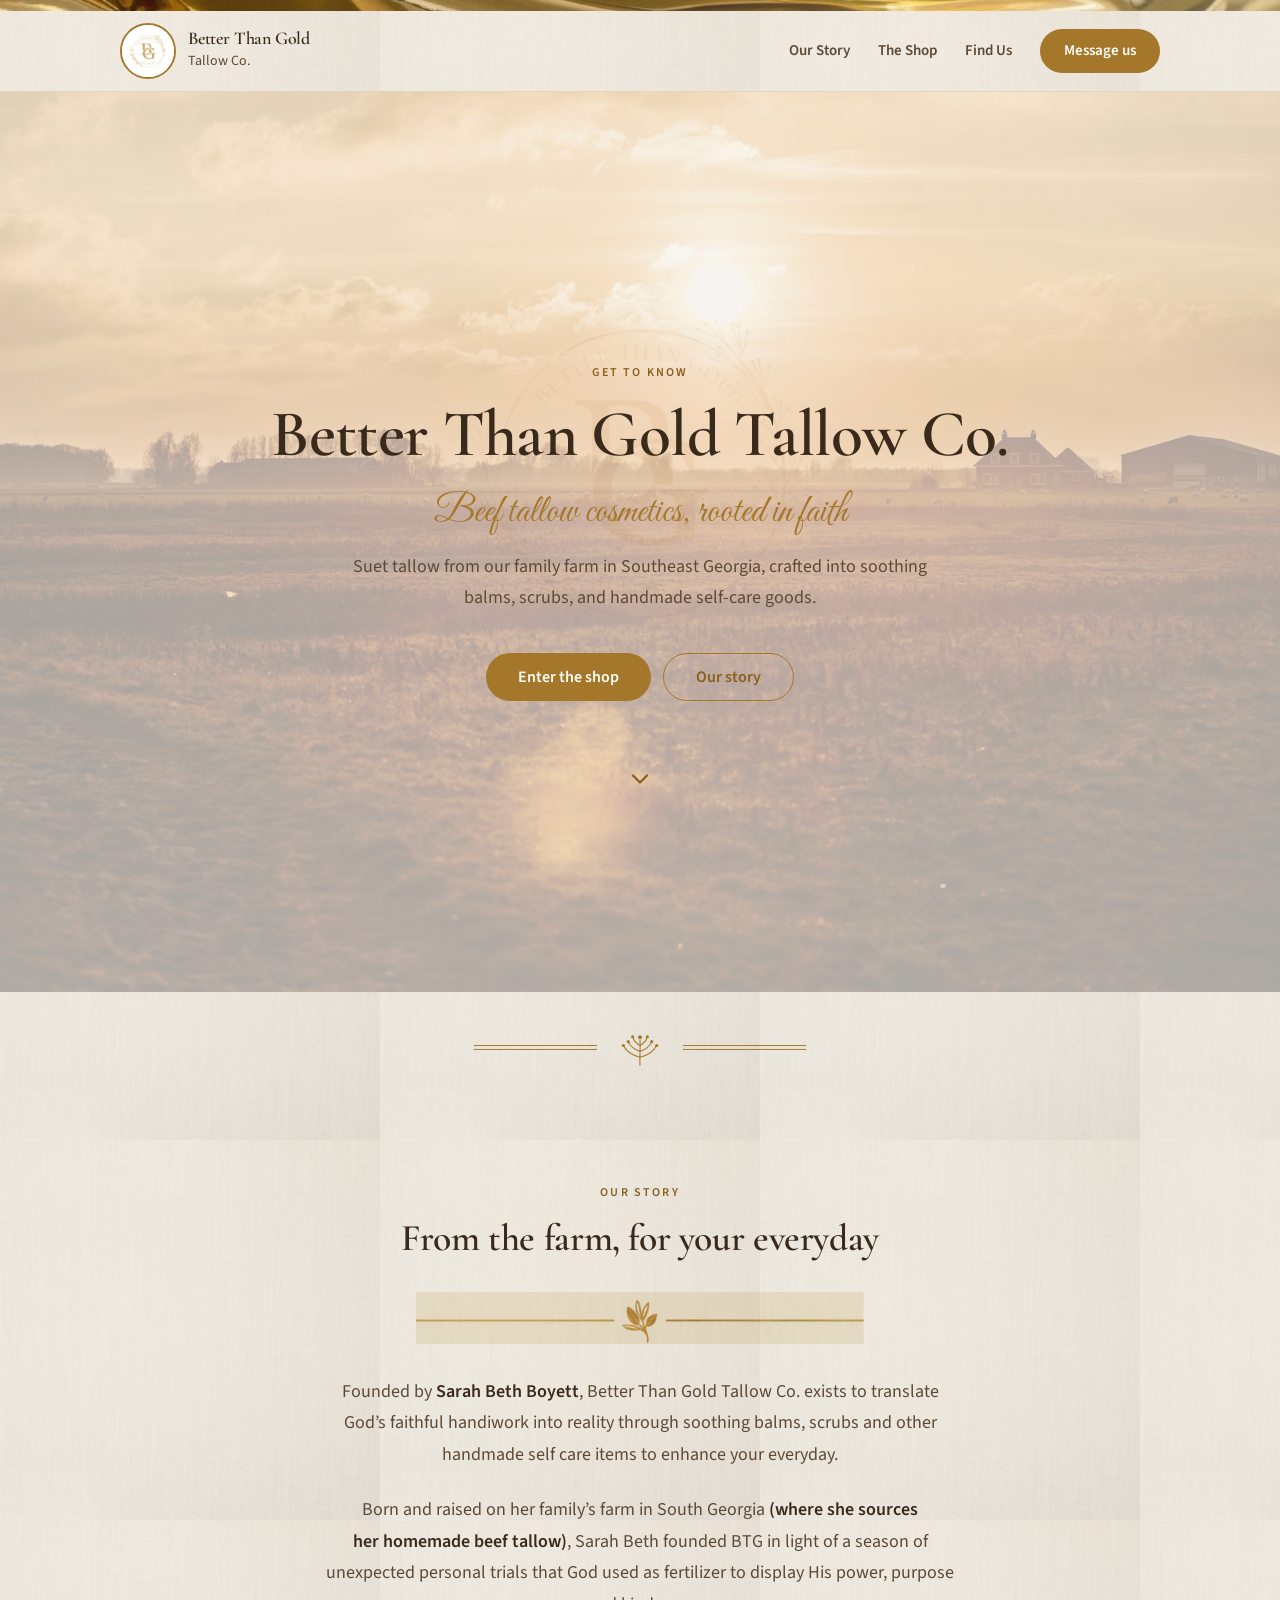
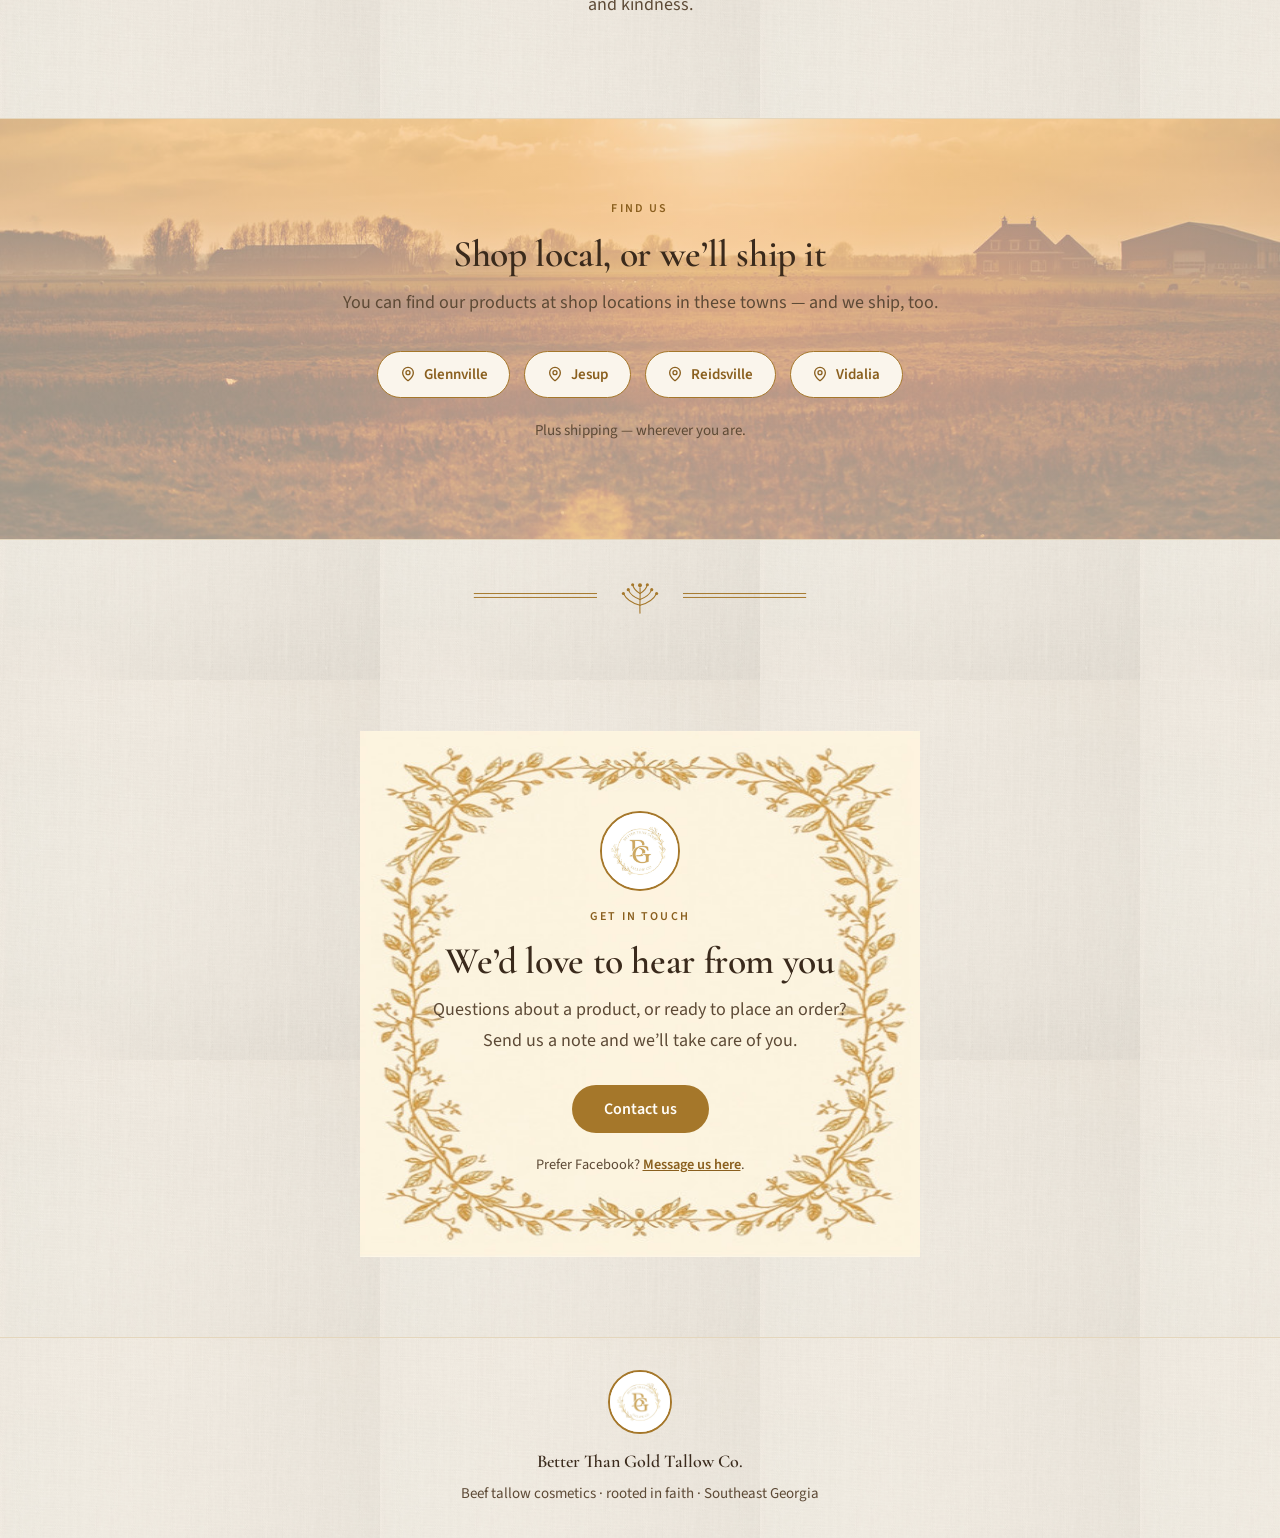
==== index.html @ cf76a9d6 "Logo design pass (reversible): sprig section dividers echoing the wreath, real-monogram hero waterma" ====
<!DOCTYPE html>
<html lang="en">
<head>
  <meta charset="UTF-8">
  <meta name="viewport" content="width=device-width, initial-scale=1.0">
  <title>Better Than Gold Tallow Co.</title>
  <meta name="description" content="Handmade beef tallow cosmetics from our family farm in Southeast Georgia. Balms, scrubs & more — rooted in faith. Find us in Glennville, Jesup, Reidsville & Vidalia, plus shipping.">
  <meta name="theme-color" content="#a5772a">
  <link rel="icon" type="image/png" href="brand/favicon.png">
  <link rel="apple-touch-icon" href="brand/favicon.png">
  <link rel="preconnect" href="https://fonts.googleapis.com">
  <link rel="preconnect" href="https://fonts.gstatic.com" crossorigin>
  <link href="https://fonts.googleapis.com/css2?family=Cormorant+Garamond:ital,wght@0,400;0,500;0,600;0,700;1,500;1,600&family=Great+Vibes&family=Source+Sans+3:ital,wght@0,400;0,600;1,400&display=swap" rel="stylesheet">
  <link rel="stylesheet" href="styles.css">
</head>
<body>
  <div class="site-shell" id="top">
    <div class="gold-bar" aria-hidden="true"></div>
    <header class="site-header">
      <div class="header-inner">
        <a class="brand" href="./">
          <span class="brand-mark brand-mark-sm" aria-hidden="true"><img src="brand/logo.jpg" alt=""></span>
          <span>
            <span class="brand-name">Better Than Gold</span>
            <span class="brand-sub">Tallow Co.</span>
          </span>
        </a>
        <nav class="desktop-nav" aria-label="Main">
          <a href="#story">Our Story</a>
          <a href="products/">The Shop</a>
          <a href="#find-us">Find Us</a>
          <a class="btn btn-gold btn-md" href="https://www.facebook.com/share/1DVY5gSKAP/" target="_blank" rel="noopener noreferrer">Message us</a>
        </nav>
        <button class="nav-toggle" type="button" aria-label="Open menu" aria-expanded="false">
          <svg class="icon-menu" xmlns="http://www.w3.org/2000/svg" width="24" height="24" viewBox="0 0 24 24" fill="none" stroke="currentColor" stroke-width="2" stroke-linecap="round" stroke-linejoin="round" aria-hidden="true"><path d="M4 5h16"/><path d="M4 12h16"/><path d="M4 19h16"/></svg>
        </button>
      </div>
      <nav class="mobile-nav" aria-label="Mobile">
        <a href="#story">Our Story</a>
        <a href="products/">The Shop</a>
        <a href="#find-us">Find Us</a>
        <a class="btn btn-gold btn-lg" href="https://www.facebook.com/share/1DVY5gSKAP/" target="_blank" rel="noopener noreferrer">Message us</a>
      </nav>
    </header>

    <main>
      <section class="intro-hero">
        <img class="hero-watermark hero-watermark-img" src="brand/logo.jpg" alt="" aria-hidden="true">
        <p class="eyebrow intro-kicker rise rise-2">Get to know</p>
        <h1 class="intro-title rise rise-3">Better Than Gold Tallow Co.</h1>
        <p class="intro-script rise rise-4">Beef tallow cosmetics, rooted in faith</p>
        <p class="lede rise rise-4">Suet tallow from our family farm in Southeast Georgia, crafted into soothing balms, scrubs, and handmade self-care goods.</p>
        <div class="hero-actions rise rise-5">
          <a class="btn btn-gold btn-lg" href="products/">Enter the shop</a>
          <a class="btn btn-outline btn-lg" href="#story">Our story</a>
        </div>
        <a class="bob" href="#story" aria-label="Scroll to our story">
          <svg xmlns="http://www.w3.org/2000/svg" width="28" height="28" viewBox="0 0 24 24" fill="none" stroke="currentColor" stroke-width="2" stroke-linecap="round" stroke-linejoin="round" aria-hidden="true"><path d="m6 9 6 6 6-6"/></svg>
        </a>
      </section>

      <div class="divider-space" aria-hidden="true"><img class="sprig-divider" src="brand/sprig-divider.svg" alt=""></div>

      <section id="story" class="section">
        <div class="narrow">
          <p class="eyebrow">Our story</p>
          <h2>From the farm, for your everyday</h2>
          <img class="gold-divider divider-space" src="textures/divider.jpg" alt="" aria-hidden="true">
          <p class="story-copy">Founded by <strong>Sarah Beth Boyett</strong>, Better Than Gold Tallow Co. exists to translate God&rsquo;s faithful handiwork into reality through soothing balms, scrubs and other handmade self care items to enhance your everyday.</p>
          <p class="story-copy">Born and raised on her family&rsquo;s farm in South Georgia <strong>(where she sources her homemade beef tallow)</strong>, Sarah Beth founded BTG in light of a season of unexpected personal trials that God used as fertilizer to display His power, purpose and kindness.</p>
        </div>
      </section>

      <section id="find-us" class="section find-us">
        <div class="narrow" style="max-width: 680px">
          <p class="eyebrow">Find us</p>
          <h2>Shop local, or we&rsquo;ll ship it</h2>
          <p class="find-copy">You can find our products at shop locations in these towns — and we ship, too.</p>
          <ul class="towns stagger">
            <li>
              <a href="https://www.google.com/maps/search/?api=1&amp;query=Glennville%2C+GA" target="_blank" rel="noopener noreferrer">
                <svg xmlns="http://www.w3.org/2000/svg" width="16" height="16" viewBox="0 0 24 24" fill="none" stroke="currentColor" stroke-width="2" stroke-linecap="round" stroke-linejoin="round" aria-hidden="true"><path d="M20 10c0 4.993-5.539 10.193-7.399 11.799a1 1 0 0 1-1.202 0C9.539 20.193 4 14.993 4 10a8 8 0 0 1 16 0"/><circle cx="12" cy="10" r="3"/></svg>
                Glennville
              </a>
            </li>
            <li>
              <a href="https://www.google.com/maps/search/?api=1&amp;query=Jesup%2C+GA" target="_blank" rel="noopener noreferrer">
                <svg xmlns="http://www.w3.org/2000/svg" width="16" height="16" viewBox="0 0 24 24" fill="none" stroke="currentColor" stroke-width="2" stroke-linecap="round" stroke-linejoin="round" aria-hidden="true"><path d="M20 10c0 4.993-5.539 10.193-7.399 11.799a1 1 0 0 1-1.202 0C9.539 20.193 4 14.993 4 10a8 8 0 0 1 16 0"/><circle cx="12" cy="10" r="3"/></svg>
                Jesup
              </a>
            </li>
            <li>
              <a href="https://www.google.com/maps/search/?api=1&amp;query=Reidsville%2C+GA" target="_blank" rel="noopener noreferrer">
                <svg xmlns="http://www.w3.org/2000/svg" width="16" height="16" viewBox="0 0 24 24" fill="none" stroke="currentColor" stroke-width="2" stroke-linecap="round" stroke-linejoin="round" aria-hidden="true"><path d="M20 10c0 4.993-5.539 10.193-7.399 11.799a1 1 0 0 1-1.202 0C9.539 20.193 4 14.993 4 10a8 8 0 0 1 16 0"/><circle cx="12" cy="10" r="3"/></svg>
                Reidsville
              </a>
            </li>
            <li>
              <a href="https://www.google.com/maps/search/?api=1&amp;query=Vidalia%2C+GA" target="_blank" rel="noopener noreferrer">
                <svg xmlns="http://www.w3.org/2000/svg" width="16" height="16" viewBox="0 0 24 24" fill="none" stroke="currentColor" stroke-width="2" stroke-linecap="round" stroke-linejoin="round" aria-hidden="true"><path d="M20 10c0 4.993-5.539 10.193-7.399 11.799a1 1 0 0 1-1.202 0C9.539 20.193 4 14.993 4 10a8 8 0 0 1 16 0"/><circle cx="12" cy="10" r="3"/></svg>
                Vidalia
              </a>
            </li>
          </ul>
          <p class="shipping">Plus shipping — wherever you are.</p>
        </div>
      </section>

      <div class="divider-space" aria-hidden="true"><img class="sprig-divider" src="brand/sprig-divider.svg" alt=""></div>

      <section id="contact" class="section">
        <div class="letter-card">
          <span class="brand-mark brand-mark-lg" aria-hidden="true"><img src="brand/logo.jpg" alt=""></span>
          <p class="eyebrow">Get in touch</p>
          <h2>We&rsquo;d love to hear from you</h2>
          <p class="letter-copy">Questions about a product, or ready to place an order? Send us a note and we&rsquo;ll take care of you.</p>
          <button class="btn btn-gold btn-lg" type="button" id="contact-toggle" aria-expanded="false" aria-controls="contact-form-wrap">Contact us</button>
          <div class="contact-form-wrap" id="contact-form-wrap" hidden>
            <form id="contact-form" class="contact-form" novalidate>
              <div class="field-row">
                <label class="field"><span>Name</span><input type="text" name="name" required autocomplete="name" placeholder="Your name"></label>
                <label class="field"><span>Email</span><input type="email" name="email" required autocomplete="email" placeholder="you@example.com"></label>
              </div>
              <label class="field"><span>Phone <em>(optional)</em></span><input type="tel" name="phone" autocomplete="tel" placeholder="Your phone number"></label>
              <fieldset class="field field-type">
                <legend>I&rsquo;m reaching out as a&hellip;</legend>
                <div class="pill-row">
                  <label class="pill"><input type="radio" name="customer_type" value="Consumer" checked><span>Consumer</span></label>
                  <label class="pill"><input type="radio" name="customer_type" value="Business"><span>Business</span></label>
                </div>
              </fieldset>
              <label class="field"><span>Message</span><textarea name="message" rows="4" required placeholder="What can we help you with?"></textarea></label>
              <button class="btn btn-gold btn-lg" type="submit">Send message</button>
              <p class="form-note" role="status" aria-live="polite"></p>
            </form>
          </div>
          <p class="fb-alt">Prefer Facebook? <a href="https://www.facebook.com/share/1DVY5gSKAP/" target="_blank" rel="noopener noreferrer">Message us here</a>.</p>
        </div>
      </section>
    </main>

    <footer class="site-footer">
      <span class="brand-mark brand-mark-md" aria-hidden="true"><img src="brand/logo.jpg" alt=""></span>
      <p class="footer-name">Better Than Gold Tallow Co.</p>
      <p class="footer-sub">Beef tallow cosmetics · rooted in faith · Southeast Georgia</p>
    </footer>
  </div>

  <script type="application/ld+json">
  {
    "@context": "https://schema.org",
    "@type": "Store",
    "name": "Better Than Gold Tallow Co.",
    "description": "Handmade beef tallow cosmetics from a family farm in Southeast Georgia. Rooted in faith.",
    "founder": { "@type": "Person", "name": "Sarah Beth Boyett" },
    "areaServed": ["Glennville, GA", "Jesup, GA", "Reidsville, GA", "Vidalia, GA"],
    "sameAs": ["https://www.facebook.com/share/1DVY5gSKAP/"]
  }
  </script>
  <script src="nav.js"></script>
</body>
</html>
---- styles.css ----
:root {
  --cream: #faf5ec;
  --cream-deep: #f3ead9;
  --paper: #fffdf8;
  --ink: #3a2a1c;
  --ink-soft: #5d4a36;
  --gold: #a5772a;
  --gold-deep: #8a5f1e;
  --gold-soft: #e9d9b8;
  --gold-shine: #f3e1a8;
  --line: #e4d6bd;
  --font-display: "Cormorant Garamond", Georgia, "Times New Roman", serif;
  --font-body: "Source Sans 3", "Source Sans Pro", system-ui, -apple-system, "Segoe UI", sans-serif;
  --font-script: "Great Vibes", "Apple Chancery", cursive;
  --ease-out: cubic-bezier(0.23, 1, 0.32, 1);
  --measure: 40rem;
}

*,
*::before,
*::after {
  box-sizing: border-box;
}

html {
  scroll-behavior: smooth;
  -webkit-font-smoothing: antialiased;
  -moz-osx-font-smoothing: grayscale;
}

@media (prefers-reduced-motion: reduce) {
  html {
    scroll-behavior: auto;
  }
  *,
  *::before,
  *::after {
    animation: none !important;
    transition: none !important;
  }
}

body {
  margin: 0;
  background-color: var(--cream);
  color: var(--ink);
  font-family: var(--font-body);
  font-size: 1.125rem;
  font-weight: 400;
  line-height: 1.7;
}

button:not(:disabled),
[role="button"]:not(:disabled) {
  cursor: pointer;
}

h1,
h2,
h3 {
  font-family: var(--font-display);
  text-wrap: balance;
  line-height: 1.18;
  letter-spacing: -0.01em;
  margin: 0;
  color: var(--ink);
}

p {
  text-wrap: pretty;
}

a {
  color: inherit;
}

.site-shell {
  min-height: 100vh;
  color: var(--ink);
  background-color: var(--cream);
  background-image:
    linear-gradient(
      color-mix(in oklab, var(--cream) 72%, transparent),
      color-mix(in oklab, var(--cream) 72%, transparent)
    ),
    url("textures/linen.jpg");
  background-size: auto, 380px;
  background-repeat: repeat;
}

.gold-bar {
  position: relative;
  height: 0.7rem;
  overflow: hidden;
  background-color: var(--gold);
  background-image: url("textures/gold-bar.jpg");
  background-size: cover;
  background-position: center;
}

.gold-bar::after {
  content: "";
  position: absolute;
  inset: 0;
  background: linear-gradient(
    90deg,
    transparent 0%,
    color-mix(in oklab, var(--gold-shine) 42%, transparent) 50%,
    transparent 100%
  );
  background-size: 220% 100%;
  animation: gold-sheen 9s var(--ease-out) infinite;
}

@keyframes gold-sheen {
  0%,
  100% {
    background-position: 0% 50%;
  }
  50% {
    background-position: 100% 50%;
  }
}

.site-header {
  position: sticky;
  top: 0;
  z-index: 50;
  border-bottom: 1px solid var(--line);
  backdrop-filter: blur(8px);
  background-color: color-mix(in oklab, var(--cream) 88%, transparent);
  background-image:
    linear-gradient(
      color-mix(in oklab, var(--cream) 74%, transparent),
      color-mix(in oklab, var(--cream) 74%, transparent)
    ),
    url("textures/linen.jpg");
  background-size: auto, 380px;
}

.header-inner {
  display: flex;
  max-width: 1080px;
  margin: 0 auto;
  align-items: center;
  justify-content: space-between;
  padding: 0.75rem 1.25rem;
}

.brand {
  display: flex;
  align-items: center;
  gap: 0.75rem;
  text-decoration: none;
  color: var(--ink);
}

.brand-name {
  display: block;
  font-family: var(--font-display);
  font-size: 1.125rem;
  font-weight: 600;
  letter-spacing: -0.01em;
  line-height: 1.2;
}

.brand-sub {
  display: block;
  font-family: var(--font-body);
  font-size: 0.875rem;
  font-style: normal;
  font-weight: 400;
  color: var(--ink-soft);
}

.brand-mark {
  display: inline-flex;
  flex-shrink: 0;
  align-items: center;
  justify-content: center;
  border: 2px solid var(--gold);
  border-radius: 999px;
  background: var(--paper);
  color: var(--gold-deep);
  font-family: var(--font-display);
  font-weight: 600;
  letter-spacing: 0.04em;
}

.brand-mark-sm {
  width: 3.5rem;
  height: 3.5rem;
  font-size: 1.125rem;
}
.brand-mark-md {
  width: 4rem;
  height: 4rem;
  font-size: 1.25rem;
}
.brand-mark-lg {
  width: 5rem;
  height: 5rem;
  font-size: 1.5rem;
}

.desktop-nav {
  display: none;
  align-items: center;
  gap: 1.75rem;
}

.desktop-nav a:not(.btn) {
  font-family: var(--font-body);
  font-size: 0.9375rem;
  font-weight: 600;
  text-decoration: none;
  color: var(--ink-soft);
  transition: color 150ms var(--ease-out);
}

.desktop-nav a:not(.btn):hover,
.desktop-nav a.is-active {
  color: var(--gold-deep);
}

.nav-toggle {
  display: inline-flex;
  align-items: center;
  justify-content: center;
  width: 2.75rem;
  height: 2.75rem;
  min-width: 44px;
  min-height: 44px;
  border: 0;
  border-radius: 999px;
  background: transparent;
  color: var(--ink-soft);
  transition: transform 150ms var(--ease-out), color 150ms var(--ease-out);
}

.nav-toggle:active {
  transform: scale(0.9);
}

.nav-toggle:hover {
  color: var(--gold-deep);
}

.mobile-nav {
  display: none;
  flex-direction: column;
  gap: 0.25rem;
  border-top: 1px solid var(--line);
  background: var(--paper);
  padding: 0.75rem 1.25rem 1rem;
  opacity: 0;
  transform: translateY(-10px);
  transition:
    opacity 280ms var(--ease-out),
    transform 280ms var(--ease-out),
    display 280ms allow-discrete;
}

.mobile-nav.open {
  display: flex;
  opacity: 1;
  transform: none;
}

@starting-style {
  .mobile-nav.open {
    opacity: 0;
    transform: translateY(-10px);
  }
}

/* Staggered link entrance — restarts every time the menu opens */
.mobile-nav.open a {
  animation: menu-in 380ms var(--ease-out) both;
}
.mobile-nav.open a:nth-child(1) { animation-delay: 60ms; }
.mobile-nav.open a:nth-child(2) { animation-delay: 120ms; }
.mobile-nav.open a:nth-child(3) { animation-delay: 180ms; }
.mobile-nav.open a:nth-child(4) { animation-delay: 240ms; }

@keyframes menu-in {
  from {
    opacity: 0;
    transform: translateX(-12px);
  }
  to {
    opacity: 1;
    transform: none;
  }
}

.mobile-nav a:not(.btn) {
  padding: 0.75rem 0;
  min-height: 44px;
  font-family: var(--font-body);
  font-size: 1.0625rem;
  font-weight: 600;
  text-decoration: none;
  color: var(--ink);
  display: flex;
  align-items: center;
}

@media (min-width: 768px) {
  .desktop-nav {
    display: flex;
  }
  .nav-toggle,
  .mobile-nav,
  .mobile-nav.open {
    display: none;
  }
}

.btn {
  display: inline-flex;
  align-items: center;
  justify-content: center;
  gap: 0.5rem;
  white-space: nowrap;
  font-family: var(--font-body);
  font-weight: 600;
  text-decoration: none;
  border-radius: 999px;
  transition:
    background-color 150ms var(--ease-out),
    transform 150ms var(--ease-out),
    color 150ms var(--ease-out);
}

.btn:focus-visible {
  outline: 2px solid var(--gold);
  outline-offset: 2px;
}

.btn:active {
  transform: scale(0.98);
}

.btn svg {
  width: 1rem;
  height: 1rem;
  flex-shrink: 0;
}

.btn-gold {
  background: var(--gold);
  color: var(--paper);
  border: 0;
}

.btn-gold:hover {
  background: var(--gold-deep);
}

.btn-outline {
  background: transparent;
  color: var(--gold-deep);
  border: 1.5px solid var(--gold);
}

.btn-outline:hover {
  background: var(--gold-soft);
}

.btn-lg {
  height: 3rem;
  padding: 0 2rem;
  font-size: 1rem;
}

.btn-md {
  height: 2.75rem;
  padding: 0 1.5rem;
  font-size: 0.9375rem;
}

.eyebrow {
  margin: 0 0 0.75rem;
  font-family: var(--font-body);
  font-size: 0.75rem;
  font-weight: 600;
  letter-spacing: 0.18em;
  text-transform: uppercase;
  color: var(--gold-deep);
}

.gold-divider {
  display: block;
  width: min(28rem, 86vw);
  height: 3.25rem;
  margin-inline: auto;
  object-fit: cover;
  object-position: center;
  mix-blend-mode: multiply;
}

.intro-hero,
.shop-hero {
  position: relative;
  isolation: isolate;
  overflow: hidden;
}

/* Soft farm still + cream wash (~60%) for readable type */
.intro-hero::before {
  content: "";
  position: absolute;
  inset: 0;
  z-index: -1;
  background:
    linear-gradient(
      color-mix(in oklab, var(--cream) 62%, transparent),
      color-mix(in oklab, var(--cream) 68%, transparent)
    ),
    url("textures/farm.jpg") center / cover no-repeat;
  filter: saturate(0.72);
  animation: drift 22s var(--ease-out) infinite alternate;
}

.shop-hero::before {
  content: "";
  position: absolute;
  inset: 0;
  z-index: -1;
  background:
    linear-gradient(
      color-mix(in oklab, var(--cream) 55%, transparent),
      color-mix(in oklab, var(--cream) 70%, transparent)
    ),
    url("textures/parchment-corners.jpg") center / cover no-repeat;
}

@keyframes drift {
  from {
    transform: scale(1);
  }
  to {
    transform: scale(1.045);
  }
}

.intro-hero {
  display: flex;
  min-height: 100svh;
  flex-direction: column;
  align-items: center;
  justify-content: center;
  padding: 6rem 1.25rem 3rem;
  text-align: center;
}

.shop-hero {
  padding: 4rem 1.25rem 1.5rem;
  text-align: center;
}

@media (min-width: 768px) {
  .shop-hero {
    padding-top: 5rem;
  }
}

/* Quieter giant watermark — ≤14% opacity */
.hero-watermark {
  position: absolute;
  top: 42%;
  left: 50%;
  transform: translate(-50%, -50%);
  z-index: -1;
  font-family: var(--font-display);
  font-size: clamp(8rem, 28vw, 16rem);
  font-weight: 600;
  letter-spacing: 0.06em;
  color: var(--gold-deep);
  opacity: 0.12;
  pointer-events: none;
  user-select: none;
  line-height: 1;
  animation: watermark-drift linear both;
  animation-timeline: scroll();
  animation-range: 0 90svh;
}

@keyframes watermark-drift {
  from {
    transform: translate(-50%, -50%);
  }
  to {
    transform: translate(-50%, calc(-50% + 56px));
  }
}

@media (max-width: 640px) {
  .hero-watermark {
    opacity: 0.09;
  }
}

.intro-kicker {
  margin: 2rem 0 0.75rem;
}

.intro-title,
.shop-title {
  font-size: clamp(2.4rem, 7vw, 4.1rem);
  font-weight: 600;
  color: var(--ink);
}

.intro-script {
  margin: 1rem auto 0;
  max-width: 28rem;
  font-family: var(--font-script);
  font-size: clamp(1.75rem, 4vw, 2.35rem);
  line-height: 1.25;
  color: var(--gold);
}

.lede {
  margin: 1rem auto 0;
  max-width: 36rem;
  font-family: var(--font-body);
  font-size: 1.125rem;
  line-height: 1.7;
  color: var(--ink-soft);
}

.shop-subline {
  margin: 0.75rem auto 0;
  font-family: var(--font-body);
  font-size: 1.0625rem;
  font-weight: 400;
  color: var(--ink-soft);
}

.hero-actions {
  display: flex;
  flex-wrap: wrap;
  align-items: center;
  justify-content: center;
  gap: 0.75rem;
  margin-top: 2.5rem;
  width: 100%;
  max-width: 28rem;
}

@media (max-width: 640px) {
  .hero-actions {
    flex-direction: column;
    max-width: 100%;
  }
  .hero-actions .btn {
    width: 100%;
  }
}

.bob {
  display: inline-flex;
  align-items: center;
  justify-content: center;
  margin-top: 3.5rem;
  width: 2.75rem;
  height: 2.75rem;
  min-width: 44px;
  min-height: 44px;
  color: var(--gold-deep);
  text-decoration: none;
  animation: bob 2.4s var(--ease-out) infinite;
}

.bob svg {
  width: 1.75rem;
  height: 1.75rem;
}

@keyframes bob {
  0%,
  100% {
    transform: translateY(0);
  }
  50% {
    transform: translateY(6px);
  }
}

.section {
  scroll-margin-top: 6rem;
  padding: 4rem 1.25rem;
  text-align: center;
}

@media (min-width: 768px) {
  .section {
    padding-top: 5rem;
    padding-bottom: 5rem;
  }
}

.narrow {
  max-width: var(--measure);
  margin: 0 auto;
}

.section h2 {
  font-size: clamp(1.75rem, 4vw, 2.35rem);
  font-weight: 600;
  color: var(--ink);
}

.story-copy {
  margin-top: 0;
  font-family: var(--font-body);
  font-size: 1.125rem;
  line-height: 1.75;
  color: var(--ink-soft);
}

.story-copy + .story-copy {
  margin-top: 1.5rem;
}

.story-copy strong {
  color: var(--ink);
  font-weight: 600;
}

.divider-space {
  margin: 2rem auto;
}

.find-us {
  position: relative;
  isolation: isolate;
  background-color: var(--cream-deep);
  border-top: 1px solid var(--line);
  border-bottom: 1px solid var(--line);
}

.find-us::before {
  content: "";
  position: absolute;
  inset: 0;
  z-index: -1;
  background:
    linear-gradient(
      color-mix(in oklab, var(--cream-deep) 58%, transparent),
      color-mix(in oklab, var(--cream-deep) 64%, transparent)
    ),
    url("textures/farm.jpg") center / cover no-repeat;
}

.find-copy {
  margin: 0.75rem auto 0;
  max-width: 680px;
  font-family: var(--font-body);
  color: var(--ink-soft);
}

.towns {
  display: flex;
  flex-wrap: wrap;
  align-items: center;
  justify-content: center;
  gap: 0.75rem 0.875rem;
  margin: 2rem 0 0;
  padding: 0;
  list-style: none;
}

.towns li {
  display: inline-flex;
}

.towns a {
  display: inline-flex;
  align-items: center;
  justify-content: center;
  gap: 0.5rem;
  min-height: 44px;
  border: 1.5px solid var(--gold);
  border-radius: 999px;
  background: var(--cream);
  color: var(--gold-deep);
  font-family: var(--font-body);
  font-size: 0.9375rem;
  font-weight: 600;
  padding: 0.625rem 1.35rem;
  text-decoration: none;
  transition:
    background-color 150ms var(--ease-out),
    color 150ms var(--ease-out),
    border-color 150ms var(--ease-out);
}

.towns a:hover {
  background: var(--gold-soft);
  border-color: var(--gold-deep);
}

.towns a:focus-visible {
  outline: 2px solid var(--gold-deep);
  outline-offset: 3px;
}

.towns svg {
  width: 1rem;
  height: 1rem;
  flex-shrink: 0;
}

.shipping {
  margin-top: 1.25rem;
  font-family: var(--font-body);
  font-size: 0.9375rem;
  font-style: normal;
  font-weight: 400;
  color: var(--ink-soft);
}

.letter-card {
  background-color: var(--paper);
  background-image: url("textures/card-frame.jpg");
  background-repeat: no-repeat;
  background-position: center;
  background-size: 100% 100%;
  max-width: 560px;
  margin: 0 auto;
  padding: 3.5rem 1.75rem;
  text-align: center;
}

@media (min-width: 768px) {
  .letter-card {
    padding: 5rem 3.5rem;
  }
}

.letter-card .brand-mark {
  margin: 0 auto 1rem;
}

.letter-copy {
  margin: 0.75rem auto 1.75rem;
  font-family: var(--font-body);
  color: var(--ink-soft);
}

.trust-line {
  margin: 1rem 0 0;
  font-family: var(--font-body);
  font-size: 0.875rem;
  font-weight: 400;
  color: var(--ink-soft);
}

/* —— Shop products —— */
.featured-row {
  max-width: 720px;
  margin: 0 auto 1.5rem;
  padding: 0 1.25rem;
}

.product-grid {
  display: grid;
  grid-template-columns: 1fr;
  gap: 1.5rem;
  max-width: 1080px;
  margin: 0 auto;
  padding: 0 1.25rem 3rem;
  list-style: none;
}

@media (min-width: 640px) {
  .product-grid {
    grid-template-columns: 1fr 1fr;
  }
}

@media (min-width: 1024px) {
  .product-grid {
    grid-template-columns: 1fr 1fr 1fr;
  }
}

.product-card {
  display: flex;
  flex-direction: column;
  align-items: center;
  padding: 1.5rem 1.35rem 1.75rem;
  text-align: center;
  border-radius: 14px;
  border: 1.5px solid var(--gold-soft);
  background-color: var(--paper);
  box-shadow: 0 4px 16px color-mix(in oklab, var(--ink) 4%, transparent);
  transition:
    transform 250ms var(--ease-out),
    box-shadow 250ms var(--ease-out),
    border-color 250ms var(--ease-out);
}

.product-card-framed {
  background-image: none;
}

.product-card:hover {
  transform: translateY(-3px);
  border-color: var(--gold);
  box-shadow: 0 12px 28px color-mix(in oklab, var(--ink) 8%, transparent);
}

.product-card.is-bestseller {
  border-color: var(--gold);
  box-shadow: 0 0 0 1px var(--gold), 0 8px 24px color-mix(in oklab, var(--ink) 6%, transparent);
}

.product-card.is-featured {
  padding: 1.75rem 1.5rem 2rem;
}

@media (min-width: 640px) {
  .product-card.is-featured {
    display: grid;
    grid-template-columns: 200px 1fr;
    grid-template-rows: auto;
    column-gap: 1.5rem;
    text-align: left;
    align-items: start;
  }
  .product-card.is-featured .product-media {
    grid-row: 1 / span 7;
    margin: 0;
  }
  .product-card.is-featured .chip-row,
  .product-card.is-featured .perfect-for,
  .product-card.is-featured .bestseller,
  .product-card.is-featured .btn-inquire {
    justify-self: start;
  }
  .product-card.is-featured .sparkle {
    margin-left: 0;
    margin-right: auto;
  }
}

.product-media {
  width: 100%;
  max-width: 180px;
  aspect-ratio: 1 / 1;
  margin: 0 auto 0.75rem;
  border-radius: 12px;
  overflow: hidden;
  background: var(--cream);
  box-shadow: 0 2px 10px color-mix(in oklab, var(--ink) 5%, transparent);
}

.product-media img {
  display: block;
  width: 100%;
  height: 100%;
  object-fit: cover;
}

.product-num {
  margin: 0;
  font-family: var(--font-body);
  font-size: 0.6875rem;
  font-weight: 600;
  letter-spacing: 0.16em;
  color: color-mix(in oklab, var(--gold-soft) 70%, var(--ink-soft));
}

.product-name {
  margin-top: 0.35rem;
  font-family: var(--font-display);
  font-size: clamp(1.35rem, 3vw, 1.75rem);
  font-weight: 600;
  line-height: 1.2;
  color: var(--ink);
}

.sparkle {
  display: block;
  width: 0.875rem;
  height: 0.875rem;
  margin: 0.4rem auto 0;
  color: var(--gold);
}

.product-blurb {
  flex: 1;
  margin: 0.65rem 0 0;
  font-family: var(--font-body);
  font-size: 1rem;
  line-height: 1.55;
  color: var(--ink-soft);
}

.perfect-for {
  margin: 1rem 0 0;
  font-family: var(--font-body);
  font-size: 0.75rem;
  font-weight: 600;
  letter-spacing: 0.08em;
  text-transform: uppercase;
  color: var(--ink);
}

.perfect-for span {
  font-weight: 400;
  letter-spacing: 0;
  text-transform: none;
  color: var(--ink-soft);
}

.chip-row {
  display: flex;
  flex-wrap: wrap;
  justify-content: center;
  gap: 0.4rem;
  margin: 1rem 0 0;
}

.chip {
  display: inline-flex;
  align-items: center;
  min-height: 1.75rem;
  padding: 0.2rem 0.7rem;
  border: 1px solid var(--gold-soft);
  border-radius: 999px;
  background: var(--cream);
  font-family: var(--font-body);
  font-size: 0.8125rem;
  font-weight: 400;
  color: var(--ink-soft);
}

.bestseller {
  display: inline-flex;
  align-items: center;
  justify-content: center;
  gap: 0.25rem;
  margin: 0.85rem auto 0;
  font-family: var(--font-body);
  font-size: 0.75rem;
  font-weight: 600;
  letter-spacing: 0.12em;
  text-transform: uppercase;
  color: var(--gold-deep);
}

.bestseller svg {
  width: 0.75rem;
  height: 0.75rem;
}

.btn-inquire {
  margin-top: 1.25rem;
  width: 100%;
  max-width: 14rem;
}

@media (max-width: 639px) {
  .btn-inquire {
    max-width: 100%;
  }
}

.shop-cta {
  max-width: 32rem;
  margin: 0 auto;
  padding: 0 1.25rem 5rem;
  text-align: center;
}

.shop-cta p {
  margin: 0 0 1.5rem;
  font-family: var(--font-body);
  font-style: normal;
  font-size: 1rem;
  color: var(--ink-soft);
}

.shop-cta .hero-actions {
  margin-top: 0;
}

.site-footer {
  border-top: 1px solid var(--line);
  background-color: var(--cream);
  background-image:
    linear-gradient(
      color-mix(in oklab, var(--cream) 74%, transparent),
      color-mix(in oklab, var(--cream) 74%, transparent)
    ),
    url("textures/linen.jpg");
  background-size: auto, 380px;
  padding: 2rem 1.25rem;
  text-align: center;
}

.site-footer .brand-mark {
  margin: 0 auto 0.75rem;
}

.footer-name {
  margin: 0;
  font-family: var(--font-display);
  font-size: 1.125rem;
  font-weight: 600;
}

.footer-sub {
  margin: 0.25rem 0 0;
  font-family: var(--font-body);
  font-style: normal;
  font-size: 0.9375rem;
  color: var(--ink-soft);
}

@keyframes rise {
  from {
    opacity: 0;
    transform: translateY(14px);
  }
  to {
    opacity: 1;
    transform: none;
  }
}

.rise {
  animation: rise 800ms var(--ease-out) both;
}
.rise-2 {
  animation-delay: 120ms;
}
.rise-3 {
  animation-delay: 220ms;
}
.rise-4 {
  animation-delay: 340ms;
}
.rise-5 {
  animation-delay: 480ms;
}

.stagger > * {
  animation: rise 800ms var(--ease-out) both;
  animation-timeline: view();
  animation-range: entry 0% entry 55%;
}
.stagger > *:nth-child(1) {
  animation-delay: 40ms;
}
.stagger > *:nth-child(2) {
  animation-delay: 110ms;
}
.stagger > *:nth-child(3) {
  animation-delay: 180ms;
}
.stagger > *:nth-child(4) {
  animation-delay: 250ms;
}
.stagger > *:nth-child(5) {
  animation-delay: 320ms;
}
.stagger > *:nth-child(6) {
  animation-delay: 390ms;
}

/* ---- Scroll progress — thin gold fill pinned to the viewport top ---- */
body::before {
  content: "";
  position: fixed;
  top: 0;
  left: 0;
  right: 0;
  height: 4px;
  z-index: 100;
  background: linear-gradient(90deg, var(--gold-deep), var(--gold-shine));
  transform: scaleX(0);
  transform-origin: 0 50%;
  animation: scroll-progress linear both;
  animation-timeline: scroll();
}

@keyframes scroll-progress {
  to {
    transform: scaleX(1);
  }
}

/* ---- Menu scrim — soft dim behind the open mobile menu ---- */
.nav-scrim {
  position: fixed;
  inset: 0;
  z-index: 40;
  background: color-mix(in oklab, var(--ink) 32%, transparent);
  opacity: 0;
  visibility: hidden;
  transition:
    opacity 300ms var(--ease-out),
    visibility 300ms allow-discrete;
}

.nav-scrim.show {
  opacity: 1;
  visibility: visible;
}

@starting-style {
  .nav-scrim.show {
    opacity: 0;
  }
}

/* Lock background scroll while the menu is open */
body.menu-open {
  overflow: hidden;
}

.brand-mark img {
  display: block;
  width: 100%;
  height: 100%;
  border-radius: 50%;
  object-fit: cover;
}

/* Contact form */
.contact-form-wrap[hidden] {
  display: none;
}
.contact-form {
  margin: 1.75rem auto 0;
  max-width: 26rem;
  text-align: left;
  display: grid;
  gap: 1rem;
}
.field-row {
  display: grid;
  gap: 1rem;
}
@media (min-width: 560px) {
  .field-row {
    grid-template-columns: 1fr 1fr;
  }
}
.field > span,
.field-type legend {
  display: block;
  margin-bottom: 0.375rem;
  font-size: 0.75rem;
  font-weight: 600;
  letter-spacing: 0.1em;
  text-transform: uppercase;
  color: var(--ink-soft);
}
.field em {
  text-transform: none;
  letter-spacing: 0;
  font-weight: 400;
}
.field-type {
  border: 0;
  padding: 0;
  margin: 0;
}
.field input,
.field textarea {
  box-sizing: border-box;
  width: 100%;
  font-family: var(--font-body);
  font-size: 1rem;
  color: var(--ink);
  background: #fff;
  border: 1px solid var(--line);
  border-radius: 0.75rem;
  padding: 0.75rem 1rem;
}
.field input:focus,
.field textarea:focus {
  outline: 2px solid var(--gold);
  outline-offset: 1px;
  border-color: var(--gold);
}
.field textarea {
  resize: vertical;
  min-height: 6rem;
}
.pill-row {
  display: flex;
  gap: 0.75rem;
}
.pill {
  position: relative;
}
.pill input {
  position: absolute;
  opacity: 0;
  pointer-events: none;
}
.pill span {
  display: inline-block;
  padding: 0.6rem 1.4rem;
  border-radius: 999px;
  border: 1px solid var(--gold);
  color: var(--gold-deep);
  font-weight: 600;
  cursor: pointer;
  transition: background-color 150ms var(--ease-out), color 150ms var(--ease-out);
}
.pill input:checked + span {
  background: var(--gold);
  color: var(--paper);
}
.pill input:focus-visible + span {
  outline: 2px solid var(--gold-deep);
  outline-offset: 2px;
}
.contact-form .btn {
  justify-self: center;
}
.form-note {
  margin: 0;
  min-height: 1.25em;
  text-align: center;
  font-size: 0.9rem;
  color: var(--ink-soft);
}
.form-note.ok {
  color: var(--gold-deep);
  font-weight: 600;
}
.fb-alt {
  margin: 1.25rem 0 0;
  font-size: 0.9rem;
  color: var(--ink-soft);
}
.fb-alt a {
  color: var(--gold-deep);
  font-weight: 600;
}

/* Real-logo monogram watermark (faint gold, white knocked out via multiply) */
.hero-watermark-img {
  width: clamp(18rem, 55vw, 30rem);
  aspect-ratio: 1;
  border-radius: 50%;
  object-fit: cover;
  mix-blend-mode: multiply;
}

/* Sprig section divider echoing the logo's wreath */
.sprig-divider {
  display: block;
  width: min(22rem, 80vw);
  height: auto;
  margin-inline: auto;
}
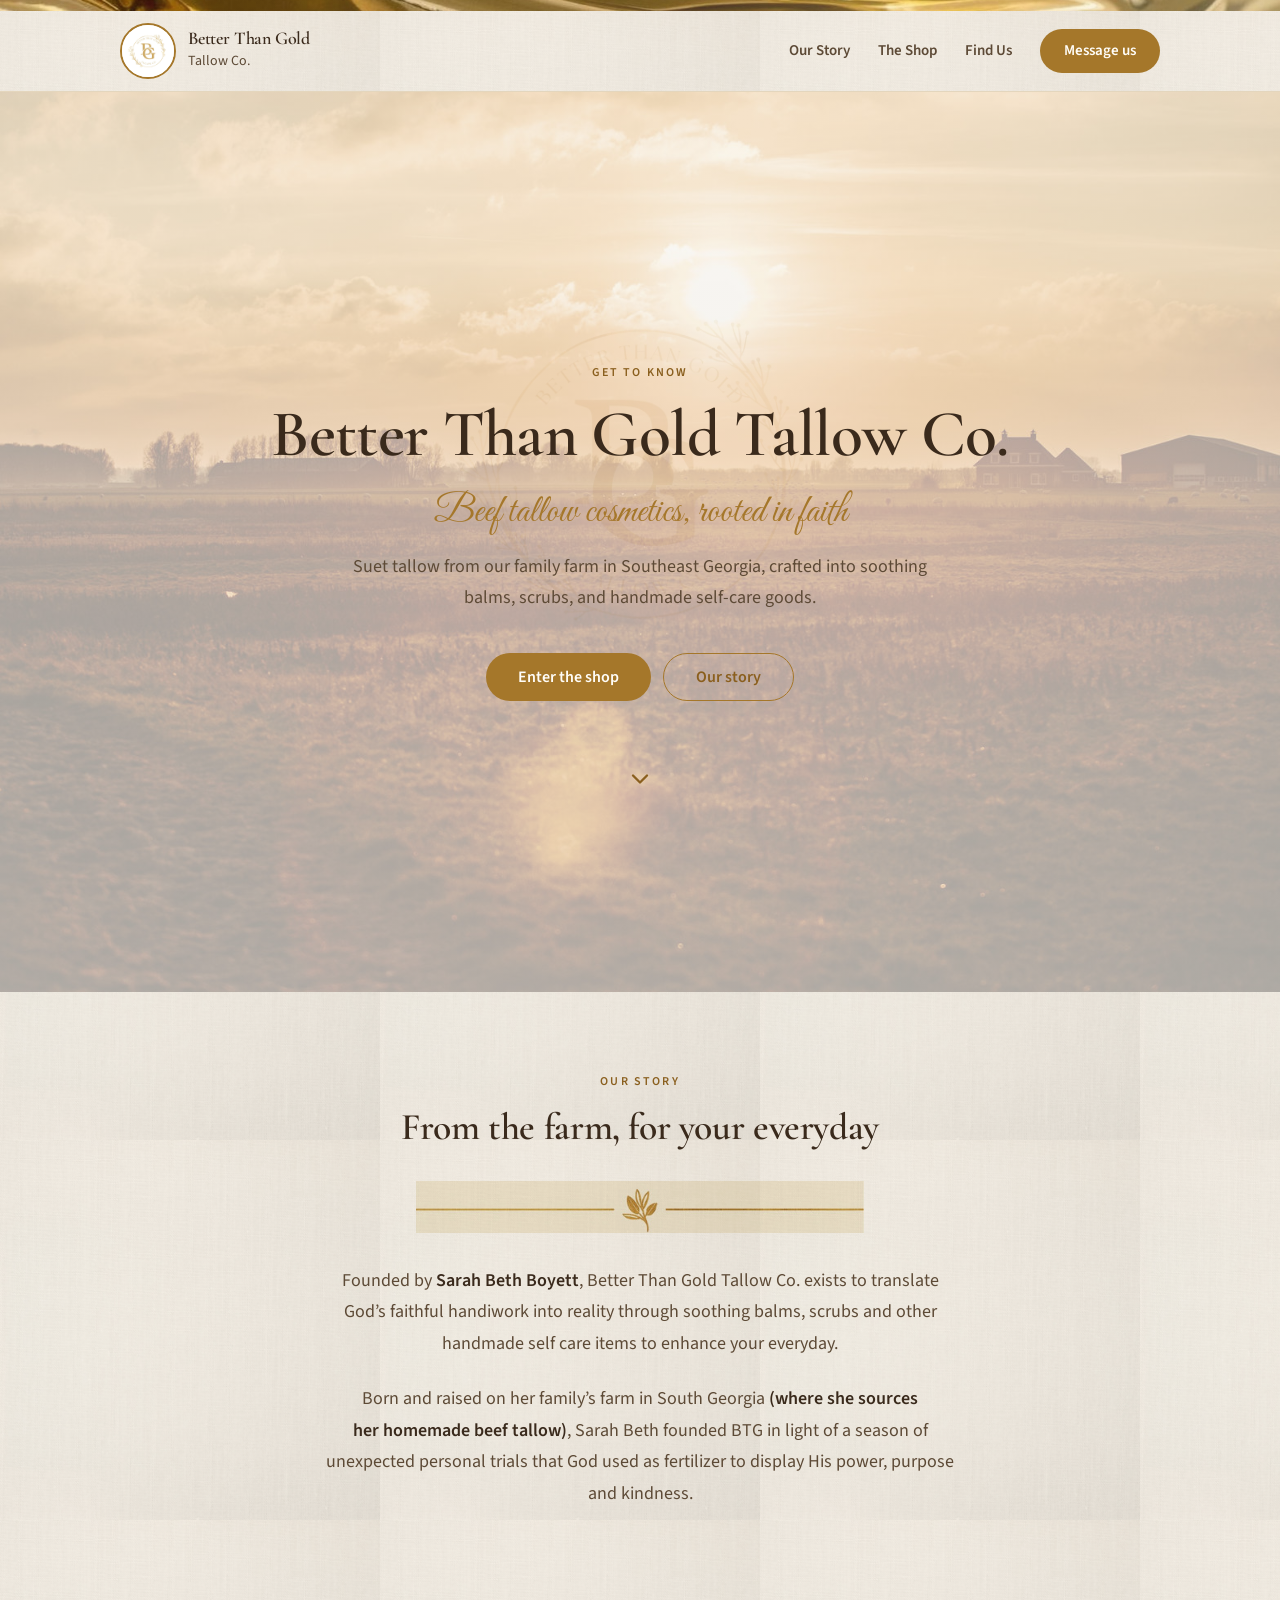
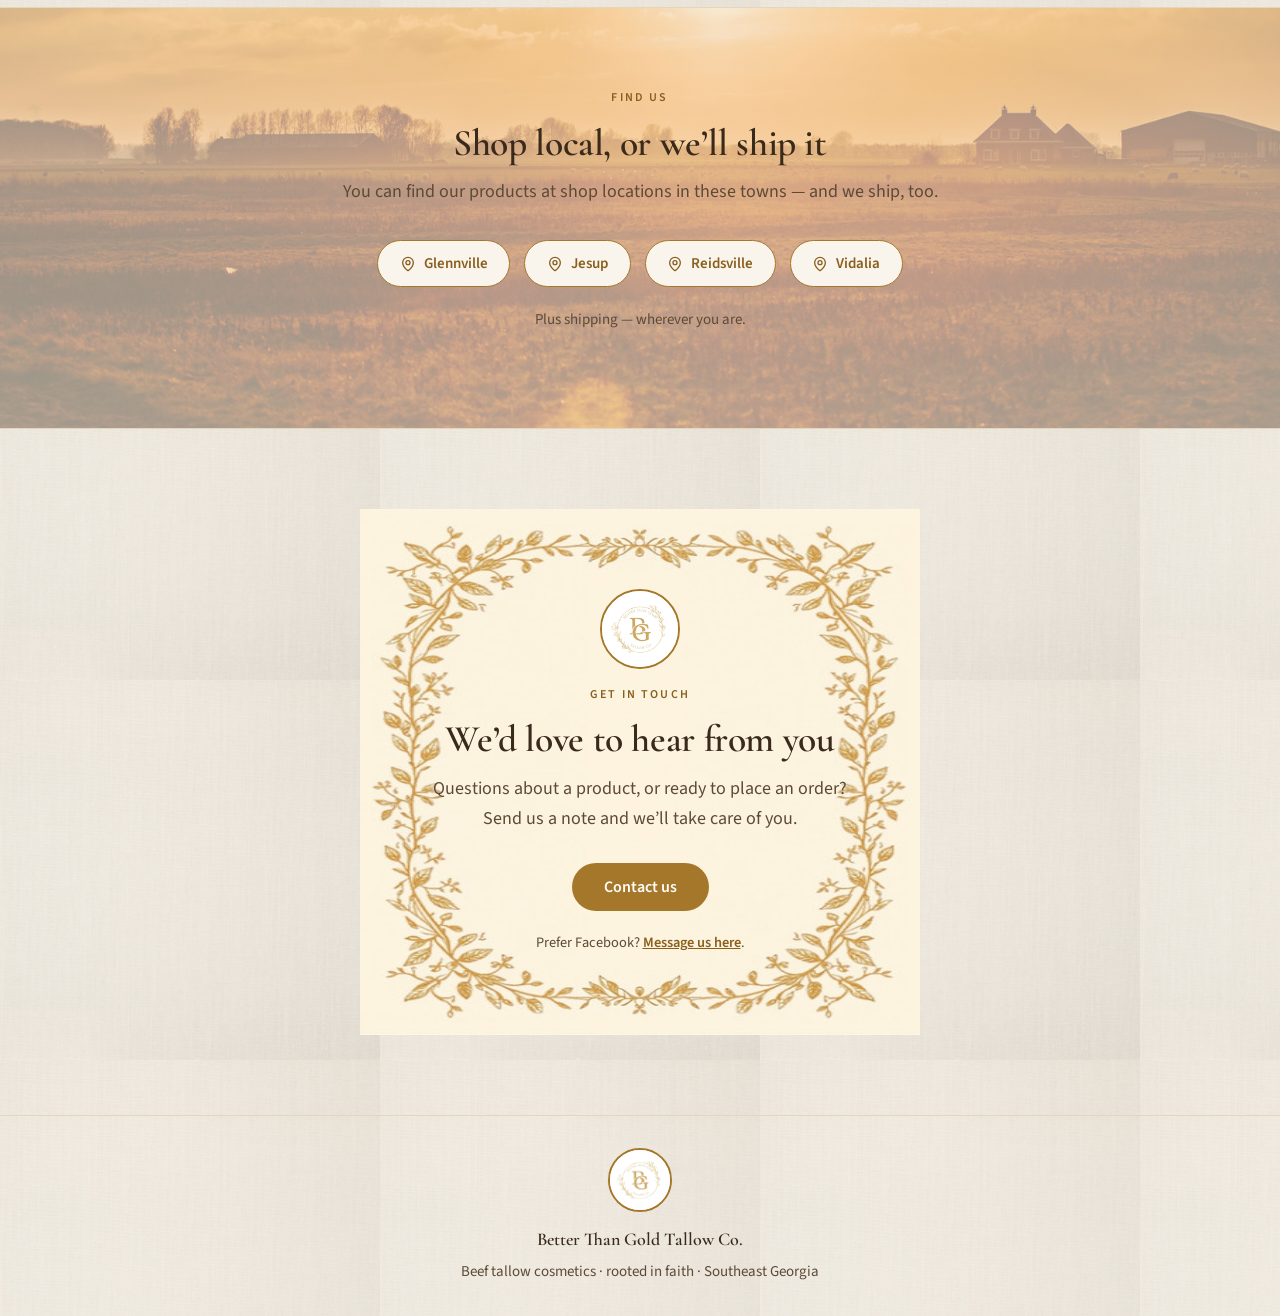
==== commit e16b25e0: "Remove the sprig divider (usages, styles, and SVG file)" ====
--- a/index.html
+++ b/index.html
@@ -59,7 +59,6 @@
         </a>
       </section>
 
-      <div class="divider-space" aria-hidden="true"><img class="sprig-divider" src="brand/sprig-divider.svg" alt=""></div>
 
       <section id="story" class="section">
         <div class="narrow">
@@ -106,7 +105,6 @@
         </div>
       </section>
 
-      <div class="divider-space" aria-hidden="true"><img class="sprig-divider" src="brand/sprig-divider.svg" alt=""></div>
 
       <section id="contact" class="section">
         <div class="letter-card">
--- a/styles.css
+++ b/styles.css
@@ -1258,10 +1258,3 @@
   mix-blend-mode: multiply;
 }
 
-/* Sprig section divider echoing the logo's wreath */
-.sprig-divider {
-  display: block;
-  width: min(22rem, 80vw);
-  height: auto;
-  margin-inline: auto;
-}
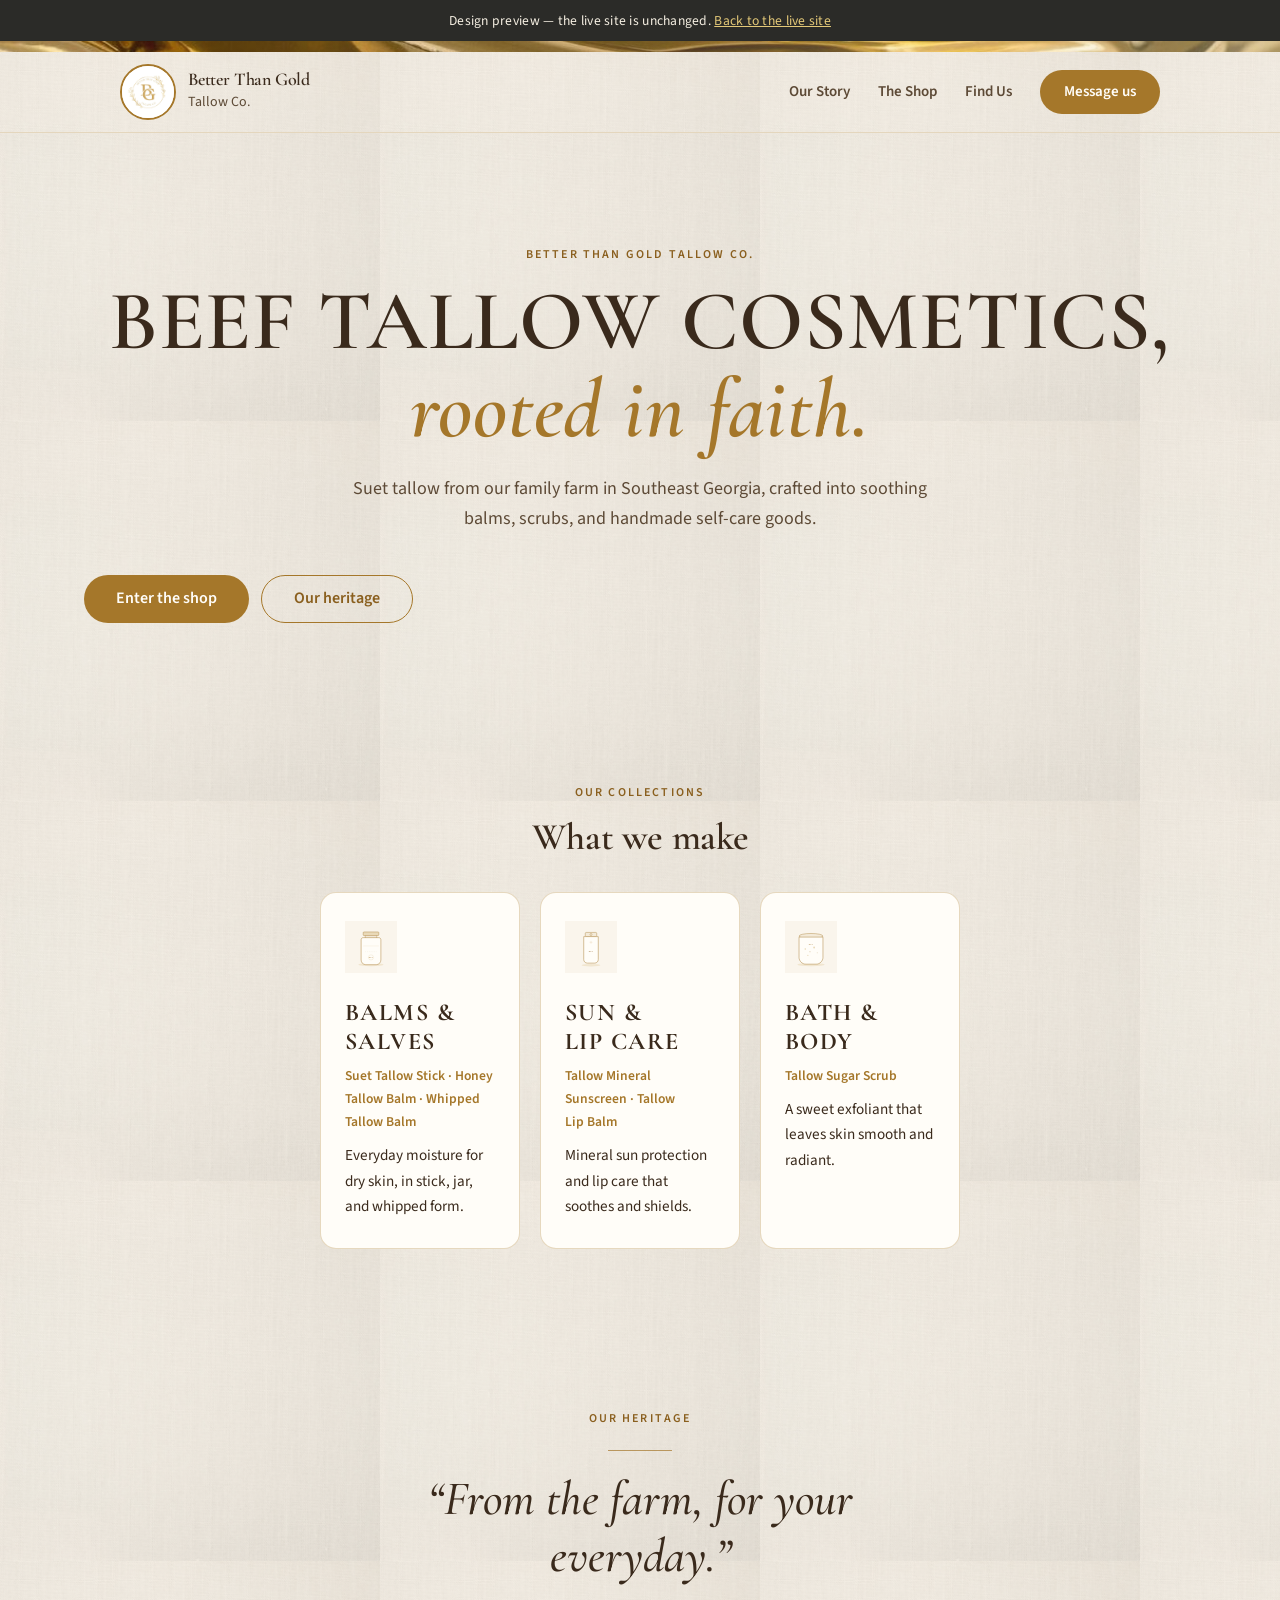
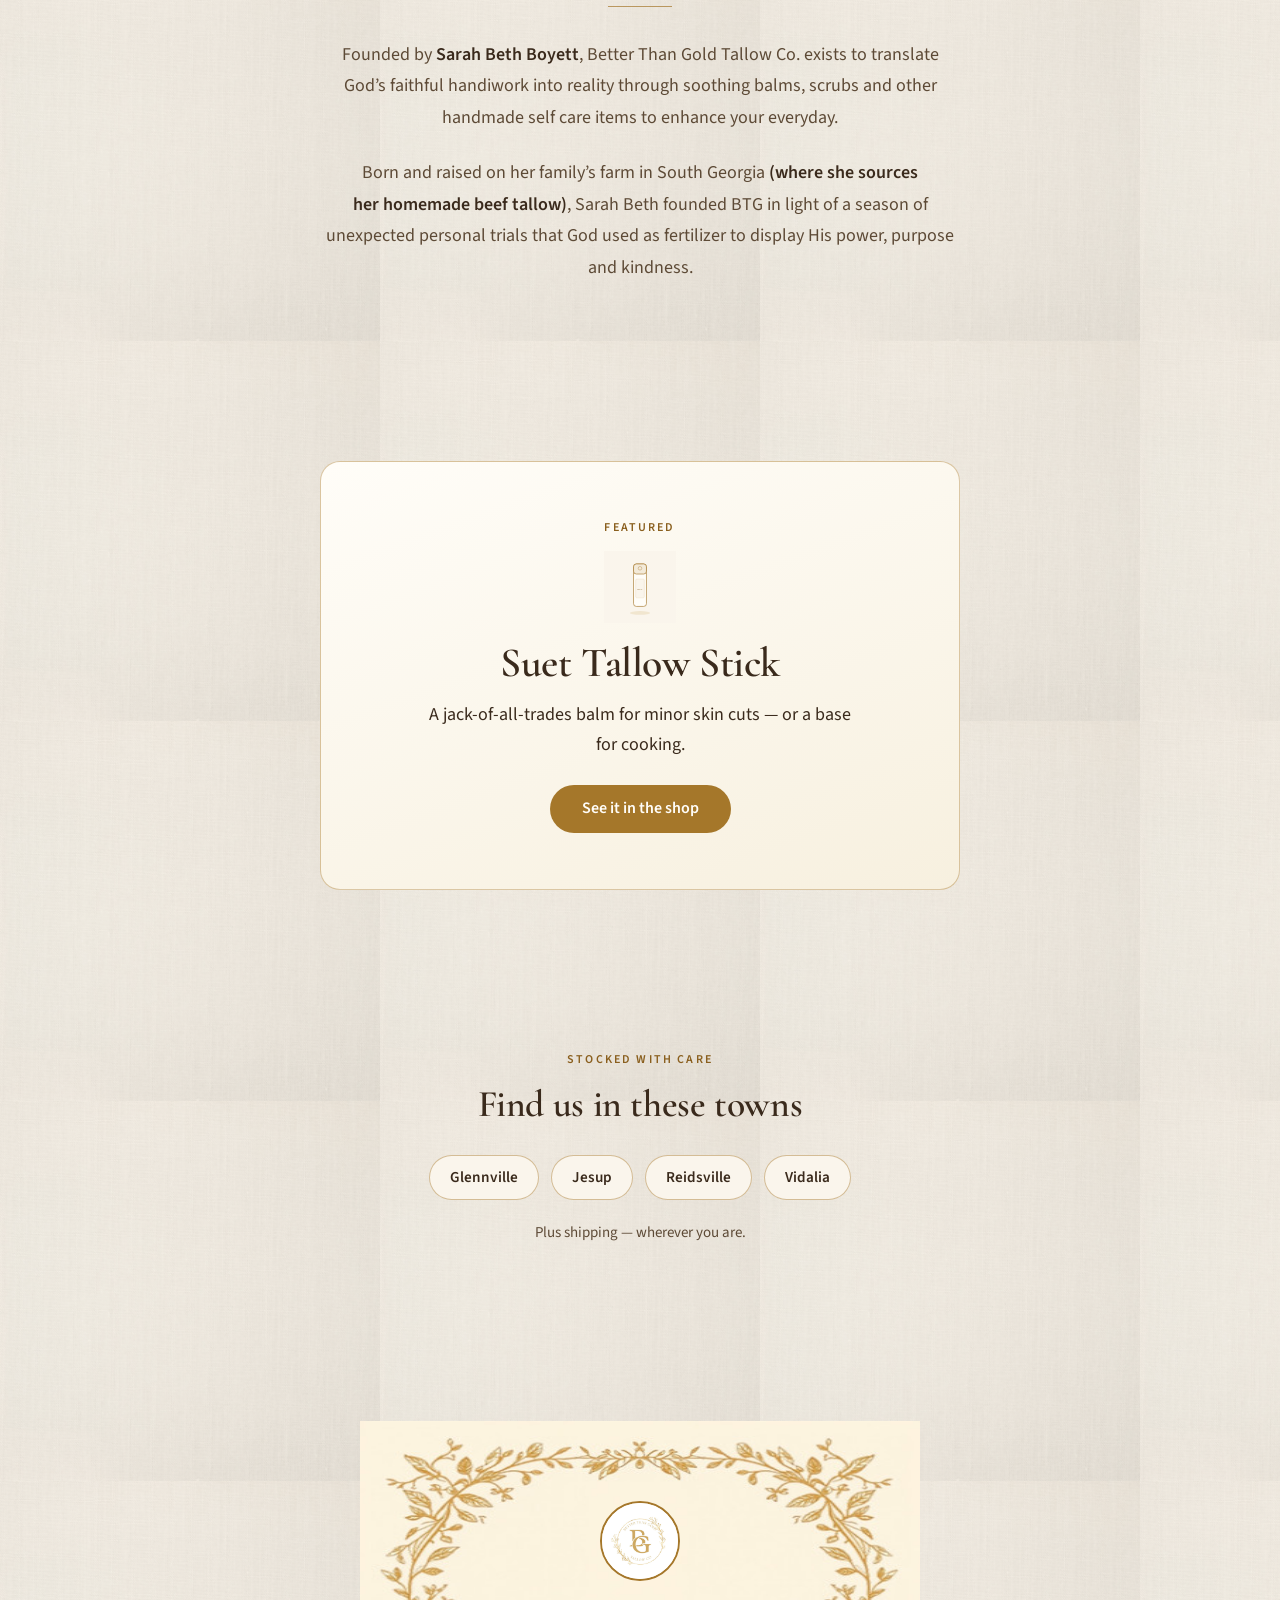
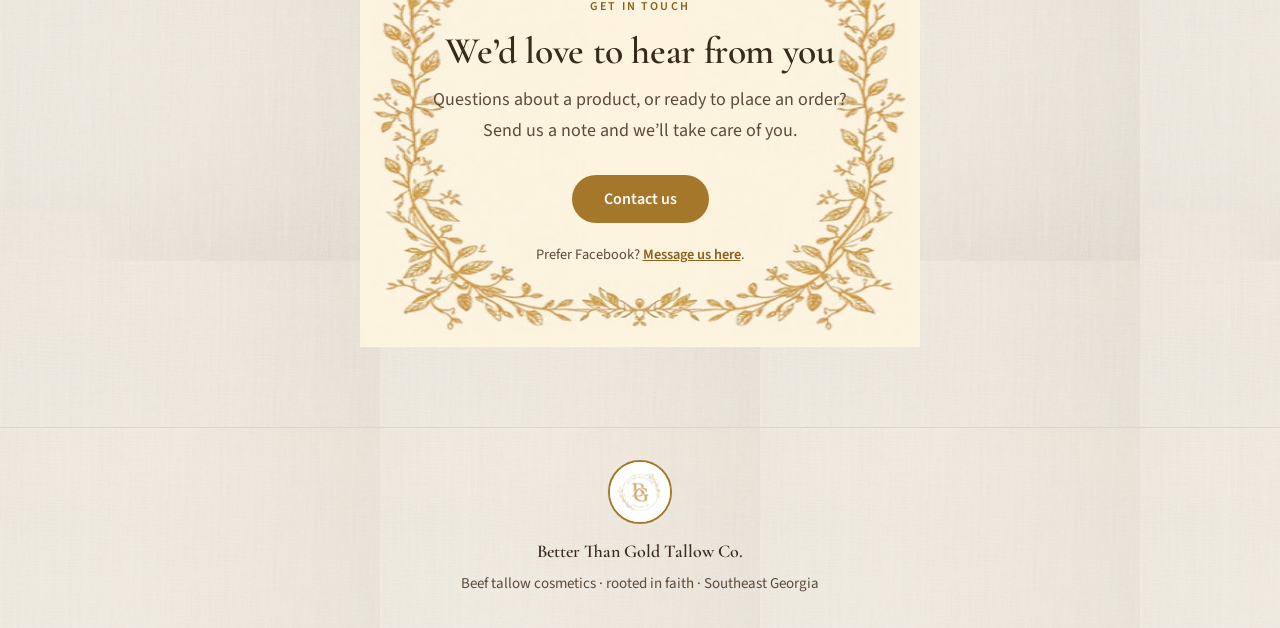
==== commit 84553e03: "Preview branch: Circle F-inspired alternate homepage (all five patterns). Production main untouched." ====
--- a/index.html
+++ b/index.html
@@ -3,7 +3,7 @@
 <head>
   <meta charset="UTF-8">
   <meta name="viewport" content="width=device-width, initial-scale=1.0">
-  <title>Better Than Gold Tallow Co.</title>
+  <title>Design Preview — Better Than Gold Tallow Co.</title>
   <meta name="description" content="Handmade beef tallow cosmetics from our family farm in Southeast Georgia. Balms, scrubs & more — rooted in faith. Find us in Glennville, Jesup, Reidsville & Vidalia, plus shipping.">
   <meta name="theme-color" content="#a5772a">
   <link rel="icon" type="image/png" href="brand/favicon.png">
@@ -12,11 +12,13 @@
   <link rel="preconnect" href="https://fonts.gstatic.com" crossorigin>
   <link href="https://fonts.googleapis.com/css2?family=Cormorant+Garamond:ital,wght@0,400;0,500;0,600;0,700;1,500;1,600&family=Great+Vibes&family=Source+Sans+3:ital,wght@0,400;0,600;1,400&display=swap" rel="stylesheet">
   <link rel="stylesheet" href="styles.css">
+  <link rel="stylesheet" href="preview.css">
 </head>
 <body>
+  <div class="preview-banner" role="note">Design preview &mdash; the live site is unchanged. <a href="https://better-than-gold-tallow.vercel.app/">Back to the live site</a></div>
   <div class="site-shell" id="top">
     <div class="gold-bar" aria-hidden="true"></div>
-    <header class="site-header">
+<header class="site-header">
       <div class="header-inner">
         <a class="brand" href="./">
           <span class="brand-mark brand-mark-sm" aria-hidden="true"><img src="brand/logo.jpg" alt=""></span>
@@ -44,67 +46,78 @@
     </header>
 
     <main>
-      <section class="intro-hero">
+      <section class="statement-hero">
         <img class="hero-watermark hero-watermark-img" src="brand/logo.jpg" alt="" aria-hidden="true">
-        <p class="eyebrow intro-kicker rise rise-2">Get to know</p>
-        <h1 class="intro-title rise rise-3">Better Than Gold Tallow Co.</h1>
-        <p class="intro-script rise rise-4">Beef tallow cosmetics, rooted in faith</p>
+        <p class="eyebrow rise rise-2">Better Than Gold Tallow Co.</p>
+        <h1 class="statement-title rise rise-3">Beef tallow cosmetics,<br><em>rooted in faith.</em></h1>
         <p class="lede rise rise-4">Suet tallow from our family farm in Southeast Georgia, crafted into soothing balms, scrubs, and handmade self-care goods.</p>
         <div class="hero-actions rise rise-5">
           <a class="btn btn-gold btn-lg" href="products/">Enter the shop</a>
-          <a class="btn btn-outline btn-lg" href="#story">Our story</a>
+          <a class="btn btn-outline btn-lg" href="#heritage">Our heritage</a>
         </div>
-        <a class="bob" href="#story" aria-label="Scroll to our story">
-          <svg xmlns="http://www.w3.org/2000/svg" width="28" height="28" viewBox="0 0 24 24" fill="none" stroke="currentColor" stroke-width="2" stroke-linecap="round" stroke-linejoin="round" aria-hidden="true"><path d="m6 9 6 6 6-6"/></svg>
-        </a>
       </section>
 
+      <section class="section cat-section">
+        <div class="narrow">
+          <p class="eyebrow">Our collections</p>
+          <h2>What we make</h2>
+          <div class="cat-grid">
+            <a class="cat-card stagger" href="products/">
+              <img src="products/silhouettes/jar.svg" alt="" aria-hidden="true">
+              <h3>Balms &amp; Salves</h3>
+              <p class="cat-names">Suet Tallow Stick &middot; Honey Tallow Balm &middot; Whipped Tallow Balm</p>
+              <p class="cat-blurb">Everyday moisture for dry skin, in stick, jar, and whipped form.</p>
+            </a>
+            <a class="cat-card stagger" href="products/">
+              <img src="products/silhouettes/sunscreen.svg" alt="" aria-hidden="true">
+              <h3>Sun &amp; Lip Care</h3>
+              <p class="cat-names">Tallow Mineral Sunscreen &middot; Tallow Lip Balm</p>
+              <p class="cat-blurb">Mineral sun protection and lip care that soothes and shields.</p>
+            </a>
+            <a class="cat-card stagger" href="products/">
+              <img src="products/silhouettes/scrub.svg" alt="" aria-hidden="true">
+              <h3>Bath &amp; Body</h3>
+              <p class="cat-names">Tallow Sugar Scrub</p>
+              <p class="cat-blurb">A sweet exfoliant that leaves skin smooth and radiant.</p>
+            </a>
+          </div>
+        </div>
+      </section>
 
-      <section id="story" class="section">
+      <section id="heritage" class="section heritage">
         <div class="narrow">
-          <p class="eyebrow">Our story</p>
-          <h2>From the farm, for your everyday</h2>
-          <img class="gold-divider divider-space" src="textures/divider.jpg" alt="" aria-hidden="true">
+          <p class="eyebrow">Our heritage</p>
+          <blockquote class="pull-quote">&ldquo;From the farm, for your everyday.&rdquo;</blockquote>
           <p class="story-copy">Founded by <strong>Sarah Beth Boyett</strong>, Better Than Gold Tallow Co. exists to translate God&rsquo;s faithful handiwork into reality through soothing balms, scrubs and other handmade self care items to enhance your everyday.</p>
           <p class="story-copy">Born and raised on her family&rsquo;s farm in South Georgia <strong>(where she sources her homemade beef tallow)</strong>, Sarah Beth founded BTG in light of a season of unexpected personal trials that God used as fertilizer to display His power, purpose and kindness.</p>
         </div>
       </section>
 
-      <section id="find-us" class="section find-us">
-        <div class="narrow" style="max-width: 680px">
-          <p class="eyebrow">Find us</p>
-          <h2>Shop local, or we&rsquo;ll ship it</h2>
-          <p class="find-copy">You can find our products at shop locations in these towns — and we ship, too.</p>
-          <ul class="towns stagger">
-            <li>
-              <a href="https://www.google.com/maps/search/?api=1&amp;query=Glennville%2C+GA" target="_blank" rel="noopener noreferrer">
-                <svg xmlns="http://www.w3.org/2000/svg" width="16" height="16" viewBox="0 0 24 24" fill="none" stroke="currentColor" stroke-width="2" stroke-linecap="round" stroke-linejoin="round" aria-hidden="true"><path d="M20 10c0 4.993-5.539 10.193-7.399 11.799a1 1 0 0 1-1.202 0C9.539 20.193 4 14.993 4 10a8 8 0 0 1 16 0"/><circle cx="12" cy="10" r="3"/></svg>
-                Glennville
-              </a>
-            </li>
-            <li>
-              <a href="https://www.google.com/maps/search/?api=1&amp;query=Jesup%2C+GA" target="_blank" rel="noopener noreferrer">
-                <svg xmlns="http://www.w3.org/2000/svg" width="16" height="16" viewBox="0 0 24 24" fill="none" stroke="currentColor" stroke-width="2" stroke-linecap="round" stroke-linejoin="round" aria-hidden="true"><path d="M20 10c0 4.993-5.539 10.193-7.399 11.799a1 1 0 0 1-1.202 0C9.539 20.193 4 14.993 4 10a8 8 0 0 1 16 0"/><circle cx="12" cy="10" r="3"/></svg>
-                Jesup
-              </a>
-            </li>
-            <li>
-              <a href="https://www.google.com/maps/search/?api=1&amp;query=Reidsville%2C+GA" target="_blank" rel="noopener noreferrer">
-                <svg xmlns="http://www.w3.org/2000/svg" width="16" height="16" viewBox="0 0 24 24" fill="none" stroke="currentColor" stroke-width="2" stroke-linecap="round" stroke-linejoin="round" aria-hidden="true"><path d="M20 10c0 4.993-5.539 10.193-7.399 11.799a1 1 0 0 1-1.202 0C9.539 20.193 4 14.993 4 10a8 8 0 0 1 16 0"/><circle cx="12" cy="10" r="3"/></svg>
-                Reidsville
-              </a>
-            </li>
-            <li>
-              <a href="https://www.google.com/maps/search/?api=1&amp;query=Vidalia%2C+GA" target="_blank" rel="noopener noreferrer">
-                <svg xmlns="http://www.w3.org/2000/svg" width="16" height="16" viewBox="0 0 24 24" fill="none" stroke="currentColor" stroke-width="2" stroke-linecap="round" stroke-linejoin="round" aria-hidden="true"><path d="M20 10c0 4.993-5.539 10.193-7.399 11.799a1 1 0 0 1-1.202 0C9.539 20.193 4 14.993 4 10a8 8 0 0 1 16 0"/><circle cx="12" cy="10" r="3"/></svg>
-                Vidalia
-              </a>
-            </li>
-          </ul>
-          <p class="shipping">Plus shipping — wherever you are.</p>
+      <section class="section spotlight">
+        <div class="narrow">
+          <div class="spotlight-frame stagger">
+            <p class="eyebrow">Featured</p>
+            <img class="spotlight-img" src="products/silhouettes/stick.svg" alt="" aria-hidden="true">
+            <h2>Suet Tallow Stick</h2>
+            <p class="spotlight-blurb">A jack-of-all-trades balm for minor skin cuts &mdash; or a base for cooking.</p>
+            <a class="btn btn-gold btn-lg" href="products/">See it in the shop</a>
+          </div>
         </div>
       </section>
 
+      <section class="section stockists">
+        <div class="narrow">
+          <p class="eyebrow">Stocked with care</p>
+          <h2>Find us in these towns</h2>
+          <ul class="towns">
+            <li><a href="https://www.google.com/maps/search/?api=1&amp;query=Glennville%2C+GA" target="_blank" rel="noopener noreferrer">Glennville</a></li>
+            <li><a href="https://www.google.com/maps/search/?api=1&amp;query=Jesup%2C+GA" target="_blank" rel="noopener noreferrer">Jesup</a></li>
+            <li><a href="https://www.google.com/maps/search/?api=1&amp;query=Reidsville%2C+GA" target="_blank" rel="noopener noreferrer">Reidsville</a></li>
+            <li><a href="https://www.google.com/maps/search/?api=1&amp;query=Vidalia%2C+GA" target="_blank" rel="noopener noreferrer">Vidalia</a></li>
+          </ul>
+          <p class="shipping">Plus shipping &mdash; wherever you are.</p>
+        </div>
+      </section>
 
       <section id="contact" class="section">
         <div class="letter-card">
@@ -135,6 +148,7 @@
           <p class="fb-alt">Prefer Facebook? <a href="https://www.facebook.com/share/1DVY5gSKAP/" target="_blank" rel="noopener noreferrer">Message us here</a>.</p>
         </div>
       </section>
+
     </main>
 
     <footer class="site-footer">
--- a/preview.css
+++ b/preview.css
@@ -0,0 +1,156 @@
+/* Circle F-inspired preview — branch-only styles. Safe to delete with the branch. */
+
+.preview-banner {
+  background: #2b2b28;
+  color: #f5efe2;
+  text-align: center;
+  font-size: 0.85rem;
+  padding: 0.55rem 1rem;
+  letter-spacing: 0.02em;
+}
+.preview-banner a { color: #e3c878; text-decoration: underline; }
+
+/* 1. Statement hero — Circle F's two-line serif headline */
+.statement-hero {
+  position: relative;
+  overflow: hidden;
+  text-align: center;
+  padding: clamp(4rem, 10vw, 7rem) 1.5rem clamp(3rem, 7vw, 5rem);
+}
+.statement-title {
+  font-family: "Cormorant Garamond", Georgia, serif;
+  font-weight: 600;
+  font-size: clamp(2.6rem, 8vw, 5.25rem);
+  line-height: 1.05;
+  letter-spacing: 0.01em;
+  text-transform: uppercase;
+  margin: 0.75rem 0 1.25rem;
+}
+.statement-title em {
+  font-style: italic;
+  text-transform: none;
+  color: var(--gold, #a5772a);
+}
+
+/* 2. Category cards — Circle F's APPAREL / HOME DECOR / OUTDOOR GEAR grid */
+.cat-section { text-align: center; }
+.cat-grid {
+  display: grid;
+  grid-template-columns: repeat(3, 1fr);
+  gap: 1.25rem;
+  margin-top: 2rem;
+  text-align: left;
+}
+.cat-card {
+  display: block;
+  background: var(--card, #fffdf8);
+  border: 1px solid rgba(165, 119, 42, 0.28);
+  border-radius: 1rem;
+  padding: 1.75rem 1.5rem;
+  text-decoration: none;
+  color: inherit;
+  transition: transform 0.25s ease, box-shadow 0.25s ease;
+}
+.cat-card:hover {
+  transform: translateY(-4px);
+  box-shadow: 0 14px 32px rgba(165, 119, 42, 0.16);
+}
+.cat-card img {
+  width: 3.25rem;
+  height: 3.25rem;
+  margin-bottom: 1rem;
+  opacity: 0.9;
+}
+.cat-card h3 {
+  font-family: "Cormorant Garamond", Georgia, serif;
+  font-size: 1.5rem;
+  letter-spacing: 0.06em;
+  text-transform: uppercase;
+  margin: 0 0 0.5rem;
+}
+.cat-names {
+  font-size: 0.85rem;
+  font-weight: 600;
+  color: var(--gold, #a5772a);
+  margin: 0 0 0.6rem;
+}
+.cat-blurb { font-size: 0.95rem; margin: 0; opacity: 0.85; }
+
+/* 3. Heritage block — Circle F's "Lifestyle steeped in tradition" */
+.heritage { text-align: center; }
+.pull-quote {
+  font-family: "Cormorant Garamond", Georgia, serif;
+  font-style: italic;
+  font-weight: 500;
+  font-size: clamp(1.9rem, 5vw, 3rem);
+  line-height: 1.2;
+  margin: 1.25rem auto 2rem;
+  max-width: 34rem;
+}
+.pull-quote::before,
+.pull-quote::after {
+  content: "";
+  display: block;
+  width: 4rem;
+  height: 1px;
+  background: var(--gold, #a5772a);
+  margin: 1.25rem auto;
+  opacity: 0.7;
+}
+.pull-quote::after { margin-bottom: 0; }
+
+/* 4. Featured spotlight — Circle F's "Vault" */
+.spotlight-frame {
+  border: 1px solid rgba(165, 119, 42, 0.4);
+  border-radius: 1.25rem;
+  background: linear-gradient(160deg, #fffdf8, #f7f0df);
+  text-align: center;
+  padding: clamp(2rem, 5vw, 3.5rem) 1.5rem;
+}
+.spotlight-img {
+  width: 4.5rem;
+  height: 4.5rem;
+  margin: 0.5rem auto 1rem;
+  display: block;
+}
+.spotlight-frame h2 {
+  font-family: "Cormorant Garamond", Georgia, serif;
+  font-size: clamp(1.8rem, 4.5vw, 2.6rem);
+  margin: 0 0 0.75rem;
+}
+.spotlight-blurb {
+  max-width: 30rem;
+  margin: 0 auto 1.5rem;
+  opacity: 0.85;
+}
+
+/* 5. Stockist strip — Circle F's "Brands we trust" */
+.stockists { text-align: center; }
+.stockists .towns {
+  list-style: none;
+  display: flex;
+  flex-wrap: wrap;
+  justify-content: center;
+  gap: 0.75rem;
+  padding: 0;
+  margin: 1.75rem 0 1rem;
+}
+.stockists .towns a {
+  display: inline-block;
+  border: 1px solid rgba(165, 119, 42, 0.45);
+  border-radius: 999px;
+  padding: 0.55rem 1.25rem;
+  text-decoration: none;
+  color: inherit;
+  font-weight: 600;
+  font-size: 0.95rem;
+  transition: background 0.2s ease, color 0.2s ease;
+}
+.stockists .towns a:hover {
+  background: var(--gold, #a5772a);
+  color: #fffdf8;
+}
+
+@media (max-width: 720px) {
+  .cat-grid { grid-template-columns: 1fr; }
+}
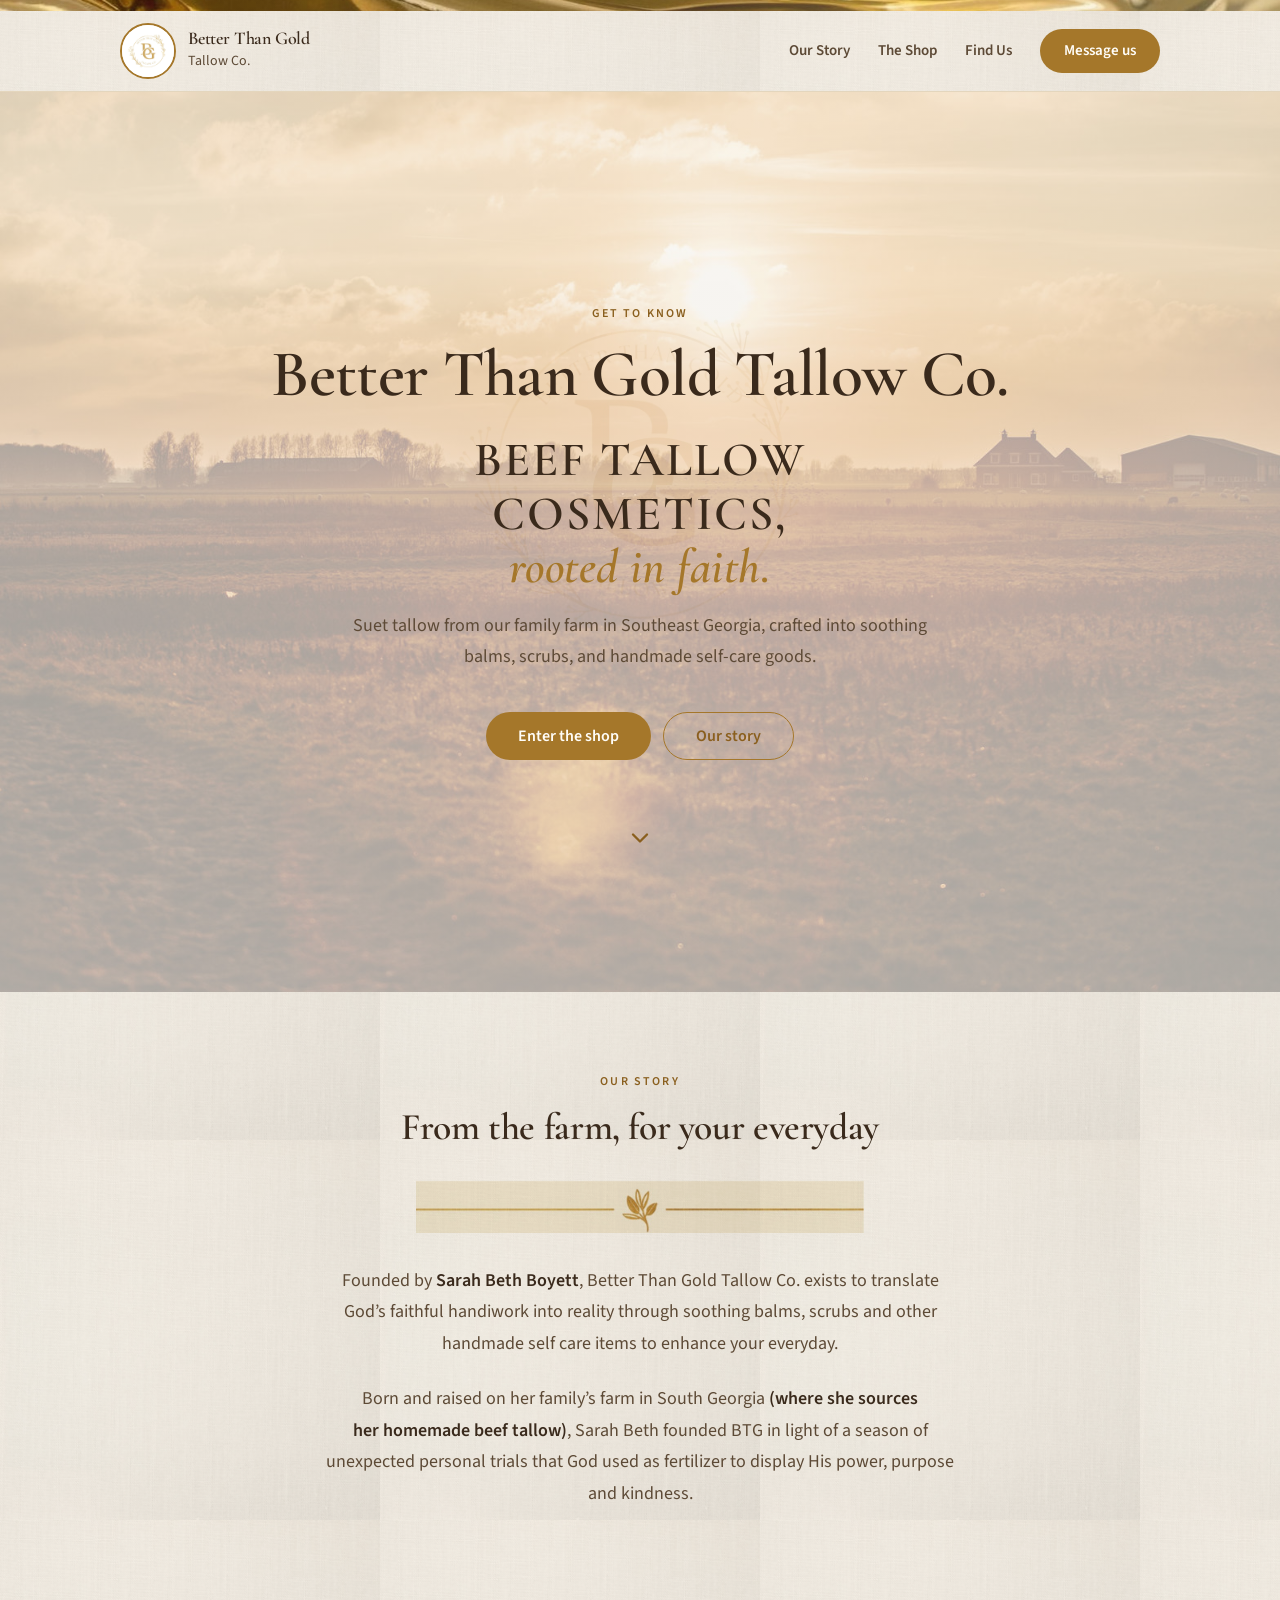
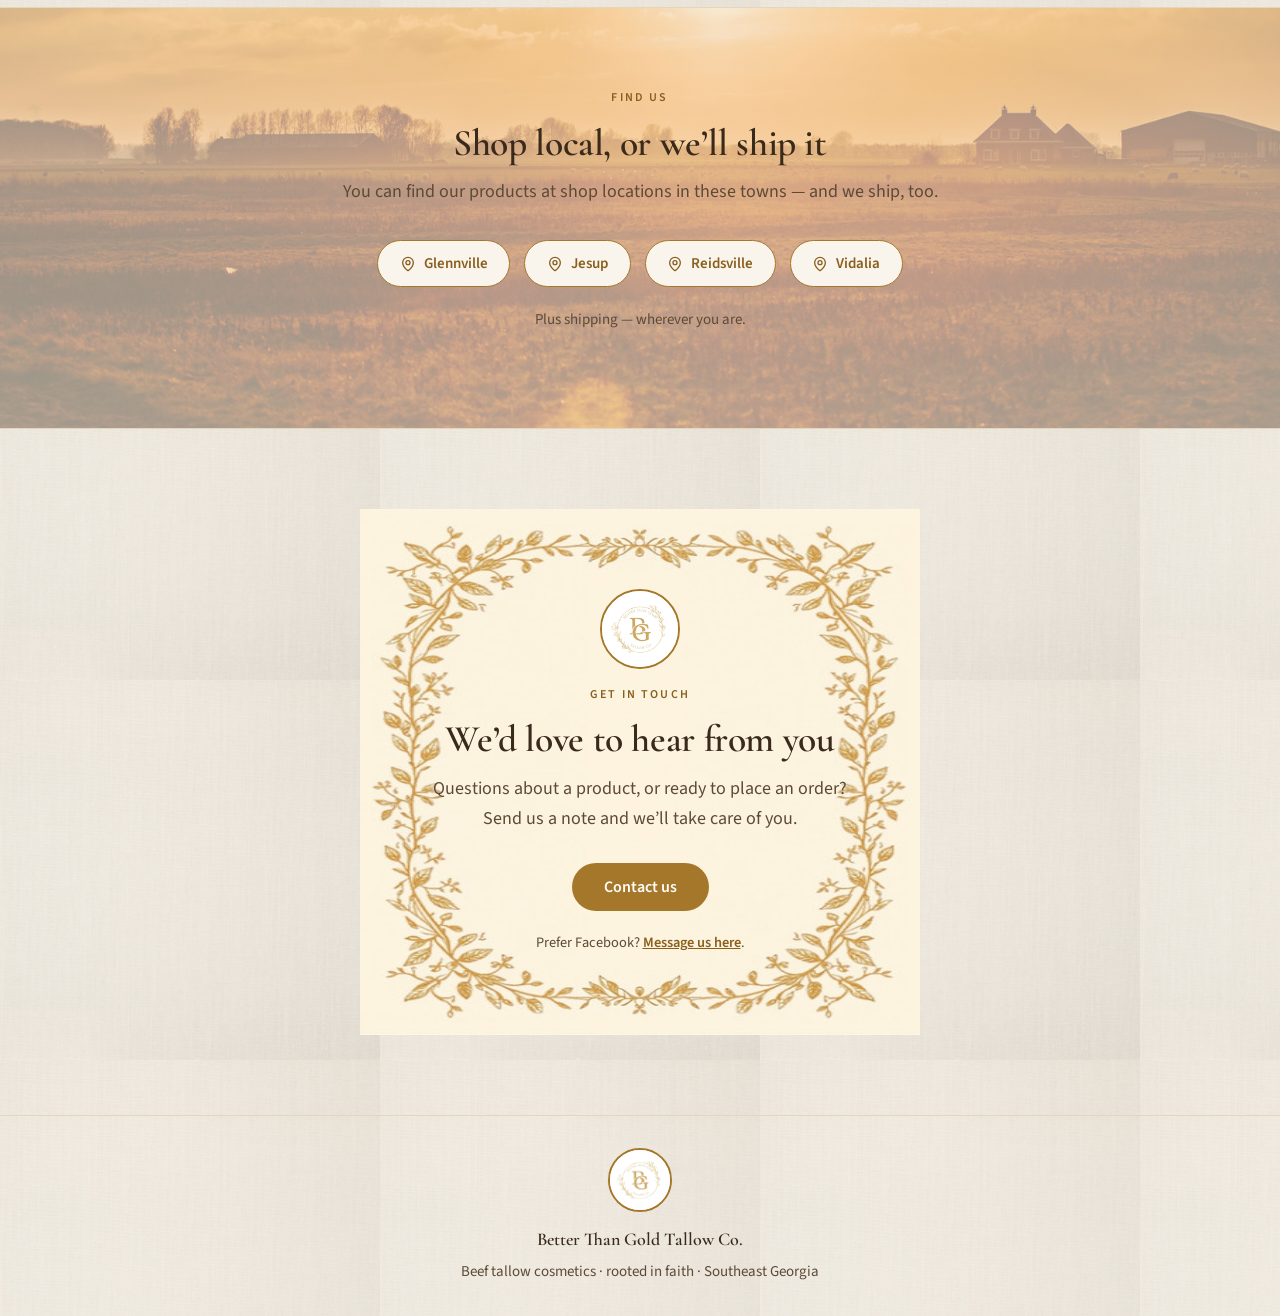
==== commit 0453210c: "Hero tagline takes the preview's statement serif treatment (uppercase Cormorant, italic gold accent " ====
--- a/index.html
+++ b/index.html
@@ -3,7 +3,7 @@
 <head>
   <meta charset="UTF-8">
   <meta name="viewport" content="width=device-width, initial-scale=1.0">
-  <title>Design Preview — Better Than Gold Tallow Co.</title>
+  <title>Better Than Gold Tallow Co.</title>
   <meta name="description" content="Handmade beef tallow cosmetics from our family farm in Southeast Georgia. Balms, scrubs & more — rooted in faith. Find us in Glennville, Jesup, Reidsville & Vidalia, plus shipping.">
   <meta name="theme-color" content="#a5772a">
   <link rel="icon" type="image/png" href="brand/favicon.png">
@@ -12,13 +12,11 @@
   <link rel="preconnect" href="https://fonts.gstatic.com" crossorigin>
   <link href="https://fonts.googleapis.com/css2?family=Cormorant+Garamond:ital,wght@0,400;0,500;0,600;0,700;1,500;1,600&family=Great+Vibes&family=Source+Sans+3:ital,wght@0,400;0,600;1,400&display=swap" rel="stylesheet">
   <link rel="stylesheet" href="styles.css">
-  <link rel="stylesheet" href="preview.css">
 </head>
 <body>
-  <div class="preview-banner" role="note">Design preview &mdash; the live site is unchanged. <a href="https://better-than-gold-tallow.vercel.app/">Back to the live site</a></div>
   <div class="site-shell" id="top">
     <div class="gold-bar" aria-hidden="true"></div>
-<header class="site-header">
+    <header class="site-header">
       <div class="header-inner">
         <a class="brand" href="./">
           <span class="brand-mark brand-mark-sm" aria-hidden="true"><img src="brand/logo.jpg" alt=""></span>
@@ -46,78 +44,67 @@
     </header>
 
     <main>
-      <section class="statement-hero">
+      <section class="intro-hero">
         <img class="hero-watermark hero-watermark-img" src="brand/logo.jpg" alt="" aria-hidden="true">
-        <p class="eyebrow rise rise-2">Better Than Gold Tallow Co.</p>
-        <h1 class="statement-title rise rise-3">Beef tallow cosmetics,<br><em>rooted in faith.</em></h1>
+        <p class="eyebrow intro-kicker rise rise-2">Get to know</p>
+        <h1 class="intro-title rise rise-3">Better Than Gold Tallow Co.</h1>
+        <p class="intro-script rise rise-4">Beef tallow cosmetics,<br><em>rooted in faith.</em></p>
         <p class="lede rise rise-4">Suet tallow from our family farm in Southeast Georgia, crafted into soothing balms, scrubs, and handmade self-care goods.</p>
         <div class="hero-actions rise rise-5">
           <a class="btn btn-gold btn-lg" href="products/">Enter the shop</a>
-          <a class="btn btn-outline btn-lg" href="#heritage">Our heritage</a>
+          <a class="btn btn-outline btn-lg" href="#story">Our story</a>
         </div>
+        <a class="bob" href="#story" aria-label="Scroll to our story">
+          <svg xmlns="http://www.w3.org/2000/svg" width="28" height="28" viewBox="0 0 24 24" fill="none" stroke="currentColor" stroke-width="2" stroke-linecap="round" stroke-linejoin="round" aria-hidden="true"><path d="m6 9 6 6 6-6"/></svg>
+        </a>
       </section>
 
-      <section class="section cat-section">
+
+      <section id="story" class="section">
         <div class="narrow">
-          <p class="eyebrow">Our collections</p>
-          <h2>What we make</h2>
-          <div class="cat-grid">
-            <a class="cat-card stagger" href="products/">
-              <img src="products/silhouettes/jar.svg" alt="" aria-hidden="true">
-              <h3>Balms &amp; Salves</h3>
-              <p class="cat-names">Suet Tallow Stick &middot; Honey Tallow Balm &middot; Whipped Tallow Balm</p>
-              <p class="cat-blurb">Everyday moisture for dry skin, in stick, jar, and whipped form.</p>
-            </a>
-            <a class="cat-card stagger" href="products/">
-              <img src="products/silhouettes/sunscreen.svg" alt="" aria-hidden="true">
-              <h3>Sun &amp; Lip Care</h3>
-              <p class="cat-names">Tallow Mineral Sunscreen &middot; Tallow Lip Balm</p>
-              <p class="cat-blurb">Mineral sun protection and lip care that soothes and shields.</p>
-            </a>
-            <a class="cat-card stagger" href="products/">
-              <img src="products/silhouettes/scrub.svg" alt="" aria-hidden="true">
-              <h3>Bath &amp; Body</h3>
-              <p class="cat-names">Tallow Sugar Scrub</p>
-              <p class="cat-blurb">A sweet exfoliant that leaves skin smooth and radiant.</p>
-            </a>
-          </div>
-        </div>
-      </section>
-
-      <section id="heritage" class="section heritage">
-        <div class="narrow">
-          <p class="eyebrow">Our heritage</p>
-          <blockquote class="pull-quote">&ldquo;From the farm, for your everyday.&rdquo;</blockquote>
+          <p class="eyebrow">Our story</p>
+          <h2>From the farm, for your everyday</h2>
+          <img class="gold-divider divider-space" src="textures/divider.jpg" alt="" aria-hidden="true">
           <p class="story-copy">Founded by <strong>Sarah Beth Boyett</strong>, Better Than Gold Tallow Co. exists to translate God&rsquo;s faithful handiwork into reality through soothing balms, scrubs and other handmade self care items to enhance your everyday.</p>
           <p class="story-copy">Born and raised on her family&rsquo;s farm in South Georgia <strong>(where she sources her homemade beef tallow)</strong>, Sarah Beth founded BTG in light of a season of unexpected personal trials that God used as fertilizer to display His power, purpose and kindness.</p>
         </div>
       </section>
 
-      <section class="section spotlight">
-        <div class="narrow">
-          <div class="spotlight-frame stagger">
-            <p class="eyebrow">Featured</p>
-            <img class="spotlight-img" src="products/silhouettes/stick.svg" alt="" aria-hidden="true">
-            <h2>Suet Tallow Stick</h2>
-            <p class="spotlight-blurb">A jack-of-all-trades balm for minor skin cuts &mdash; or a base for cooking.</p>
-            <a class="btn btn-gold btn-lg" href="products/">See it in the shop</a>
-          </div>
+      <section id="find-us" class="section find-us">
+        <div class="narrow" style="max-width: 680px">
+          <p class="eyebrow">Find us</p>
+          <h2>Shop local, or we&rsquo;ll ship it</h2>
+          <p class="find-copy">You can find our products at shop locations in these towns — and we ship, too.</p>
+          <ul class="towns stagger">
+            <li>
+              <a href="https://www.google.com/maps/search/?api=1&amp;query=Glennville%2C+GA" target="_blank" rel="noopener noreferrer">
+                <svg xmlns="http://www.w3.org/2000/svg" width="16" height="16" viewBox="0 0 24 24" fill="none" stroke="currentColor" stroke-width="2" stroke-linecap="round" stroke-linejoin="round" aria-hidden="true"><path d="M20 10c0 4.993-5.539 10.193-7.399 11.799a1 1 0 0 1-1.202 0C9.539 20.193 4 14.993 4 10a8 8 0 0 1 16 0"/><circle cx="12" cy="10" r="3"/></svg>
+                Glennville
+              </a>
+            </li>
+            <li>
+              <a href="https://www.google.com/maps/search/?api=1&amp;query=Jesup%2C+GA" target="_blank" rel="noopener noreferrer">
+                <svg xmlns="http://www.w3.org/2000/svg" width="16" height="16" viewBox="0 0 24 24" fill="none" stroke="currentColor" stroke-width="2" stroke-linecap="round" stroke-linejoin="round" aria-hidden="true"><path d="M20 10c0 4.993-5.539 10.193-7.399 11.799a1 1 0 0 1-1.202 0C9.539 20.193 4 14.993 4 10a8 8 0 0 1 16 0"/><circle cx="12" cy="10" r="3"/></svg>
+                Jesup
+              </a>
+            </li>
+            <li>
+              <a href="https://www.google.com/maps/search/?api=1&amp;query=Reidsville%2C+GA" target="_blank" rel="noopener noreferrer">
+                <svg xmlns="http://www.w3.org/2000/svg" width="16" height="16" viewBox="0 0 24 24" fill="none" stroke="currentColor" stroke-width="2" stroke-linecap="round" stroke-linejoin="round" aria-hidden="true"><path d="M20 10c0 4.993-5.539 10.193-7.399 11.799a1 1 0 0 1-1.202 0C9.539 20.193 4 14.993 4 10a8 8 0 0 1 16 0"/><circle cx="12" cy="10" r="3"/></svg>
+                Reidsville
+              </a>
+            </li>
+            <li>
+              <a href="https://www.google.com/maps/search/?api=1&amp;query=Vidalia%2C+GA" target="_blank" rel="noopener noreferrer">
+                <svg xmlns="http://www.w3.org/2000/svg" width="16" height="16" viewBox="0 0 24 24" fill="none" stroke="currentColor" stroke-width="2" stroke-linecap="round" stroke-linejoin="round" aria-hidden="true"><path d="M20 10c0 4.993-5.539 10.193-7.399 11.799a1 1 0 0 1-1.202 0C9.539 20.193 4 14.993 4 10a8 8 0 0 1 16 0"/><circle cx="12" cy="10" r="3"/></svg>
+                Vidalia
+              </a>
+            </li>
+          </ul>
+          <p class="shipping">Plus shipping — wherever you are.</p>
         </div>
       </section>
 
-      <section class="section stockists">
-        <div class="narrow">
-          <p class="eyebrow">Stocked with care</p>
-          <h2>Find us in these towns</h2>
-          <ul class="towns">
-            <li><a href="https://www.google.com/maps/search/?api=1&amp;query=Glennville%2C+GA" target="_blank" rel="noopener noreferrer">Glennville</a></li>
-            <li><a href="https://www.google.com/maps/search/?api=1&amp;query=Jesup%2C+GA" target="_blank" rel="noopener noreferrer">Jesup</a></li>
-            <li><a href="https://www.google.com/maps/search/?api=1&amp;query=Reidsville%2C+GA" target="_blank" rel="noopener noreferrer">Reidsville</a></li>
-            <li><a href="https://www.google.com/maps/search/?api=1&amp;query=Vidalia%2C+GA" target="_blank" rel="noopener noreferrer">Vidalia</a></li>
-          </ul>
-          <p class="shipping">Plus shipping &mdash; wherever you are.</p>
-        </div>
-      </section>
 
       <section id="contact" class="section">
         <div class="letter-card">
@@ -148,7 +135,6 @@
           <p class="fb-alt">Prefer Facebook? <a href="https://www.facebook.com/share/1DVY5gSKAP/" target="_blank" rel="noopener noreferrer">Message us here</a>.</p>
         </div>
       </section>
-
     </main>
 
     <footer class="site-footer">
--- a/styles.css
+++ b/styles.css
@@ -514,11 +514,20 @@
 }
 
 .intro-script {
-  margin: 1rem auto 0;
-  max-width: 28rem;
-  font-family: var(--font-script);
-  font-size: clamp(1.75rem, 4vw, 2.35rem);
-  line-height: 1.25;
+  margin: 1.25rem auto 0;
+  max-width: 36rem;
+  font-family: var(--font-display);
+  font-weight: 600;
+  font-size: clamp(1.9rem, 5vw, 3rem);
+  line-height: 1.12;
+  letter-spacing: 0.04em;
+  text-transform: uppercase;
+  color: var(--ink);
+}
+.intro-script em {
+  font-style: italic;
+  text-transform: none;
+  letter-spacing: 0.01em;
   color: var(--gold);
 }
 
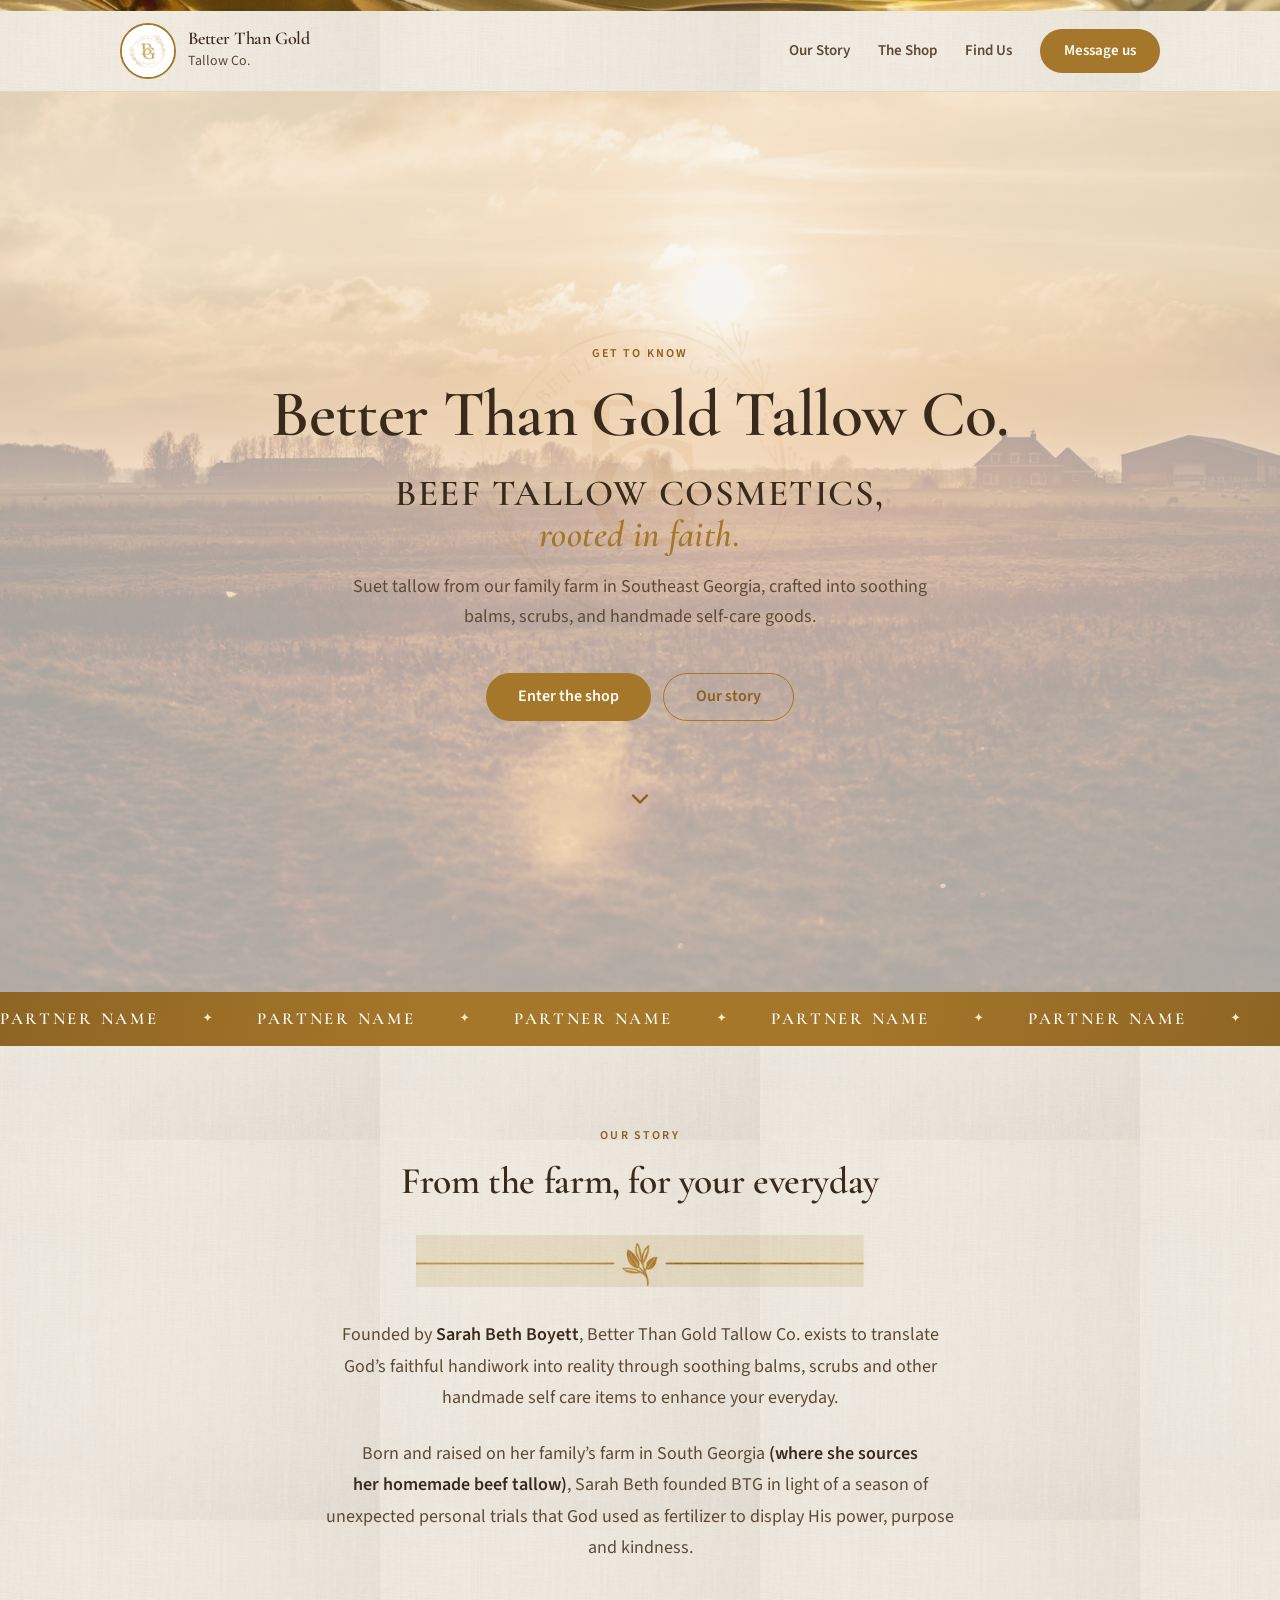
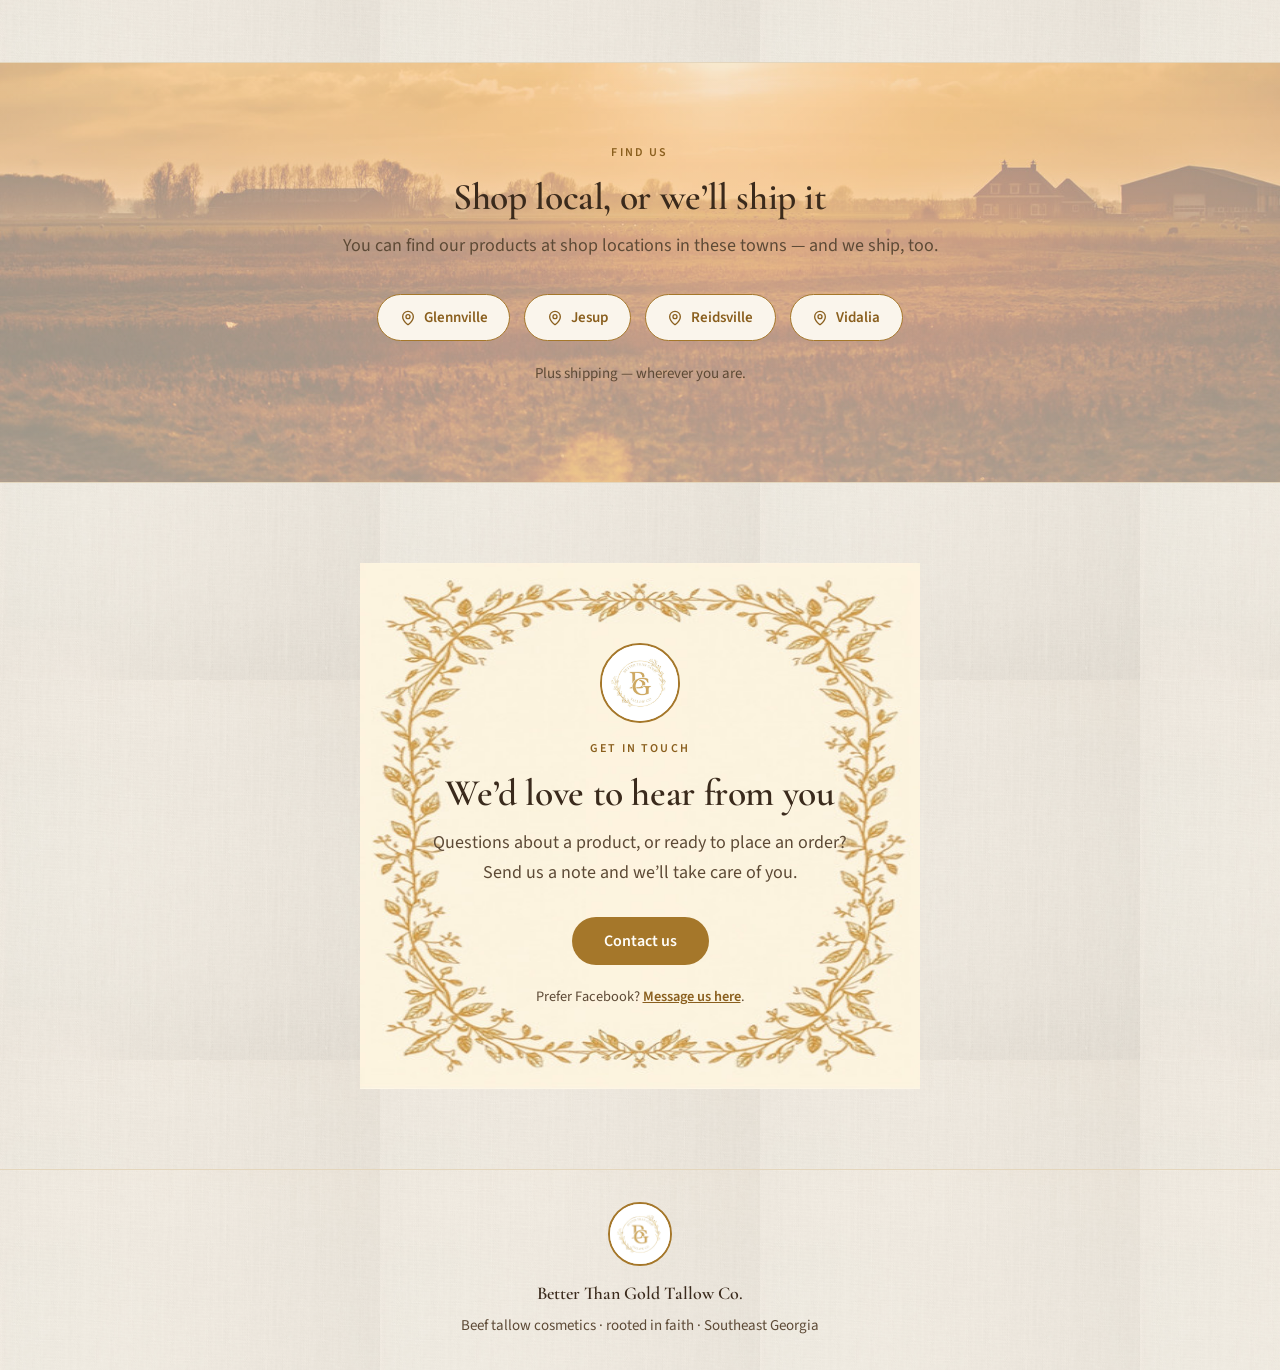
==== commit c325f437: "Partner marquee: gold ticker band under the hero (names as placeholders until Sarah Beth's list arri" ====
--- a/index.html
+++ b/index.html
@@ -59,6 +59,10 @@
         </a>
       </section>
 
+
+      <div class="partner-marquee" aria-label="Businesses we partner with">
+        <div class="marquee-track" id="partnerTrack" aria-hidden="true"></div>
+      </div>
 
       <section id="story" class="section">
         <div class="narrow">
--- a/styles.css
+++ b/styles.css
@@ -518,7 +518,7 @@
   max-width: 36rem;
   font-family: var(--font-display);
   font-weight: 600;
-  font-size: clamp(1.9rem, 5vw, 3rem);
+  font-size: clamp(1.5rem, 4vw, 2.3rem);
   line-height: 1.12;
   letter-spacing: 0.04em;
   text-transform: uppercase;
@@ -1267,3 +1267,49 @@
   mix-blend-mode: multiply;
 }
 
+/* Partner marquee — gold band under the hero */
+.partner-marquee {
+  background: linear-gradient(100deg, #8f6524, var(--gold) 35%, var(--gold) 65%, #8f6524);
+  overflow: hidden;
+  padding: 0.8rem 0;
+}
+.marquee-track {
+  display: flex;
+  align-items: center;
+  width: max-content;
+  animation: marquee-scroll 30s linear infinite;
+}
+.mq-unit {
+  display: inline-flex;
+  align-items: center;
+  gap: 2.75rem;
+  padding-right: 2.75rem;
+  white-space: nowrap;
+}
+.mq-name {
+  font-family: var(--font-display);
+  font-weight: 600;
+  font-size: 1.05rem;
+  letter-spacing: 0.16em;
+  text-transform: uppercase;
+  color: #fffdf8;
+}
+.mq-dot {
+  color: #ffe9b8;
+  font-size: 0.8rem;
+}
+@keyframes marquee-scroll {
+  to { transform: translateX(-50%); }
+}
+.partner-marquee:hover .marquee-track,
+.partner-marquee:focus-within .marquee-track {
+  animation-play-state: paused;
+}
+@media (prefers-reduced-motion: reduce) {
+  .marquee-track {
+    animation: none;
+    width: auto;
+    flex-wrap: wrap;
+    justify-content: center;
+  }
+}
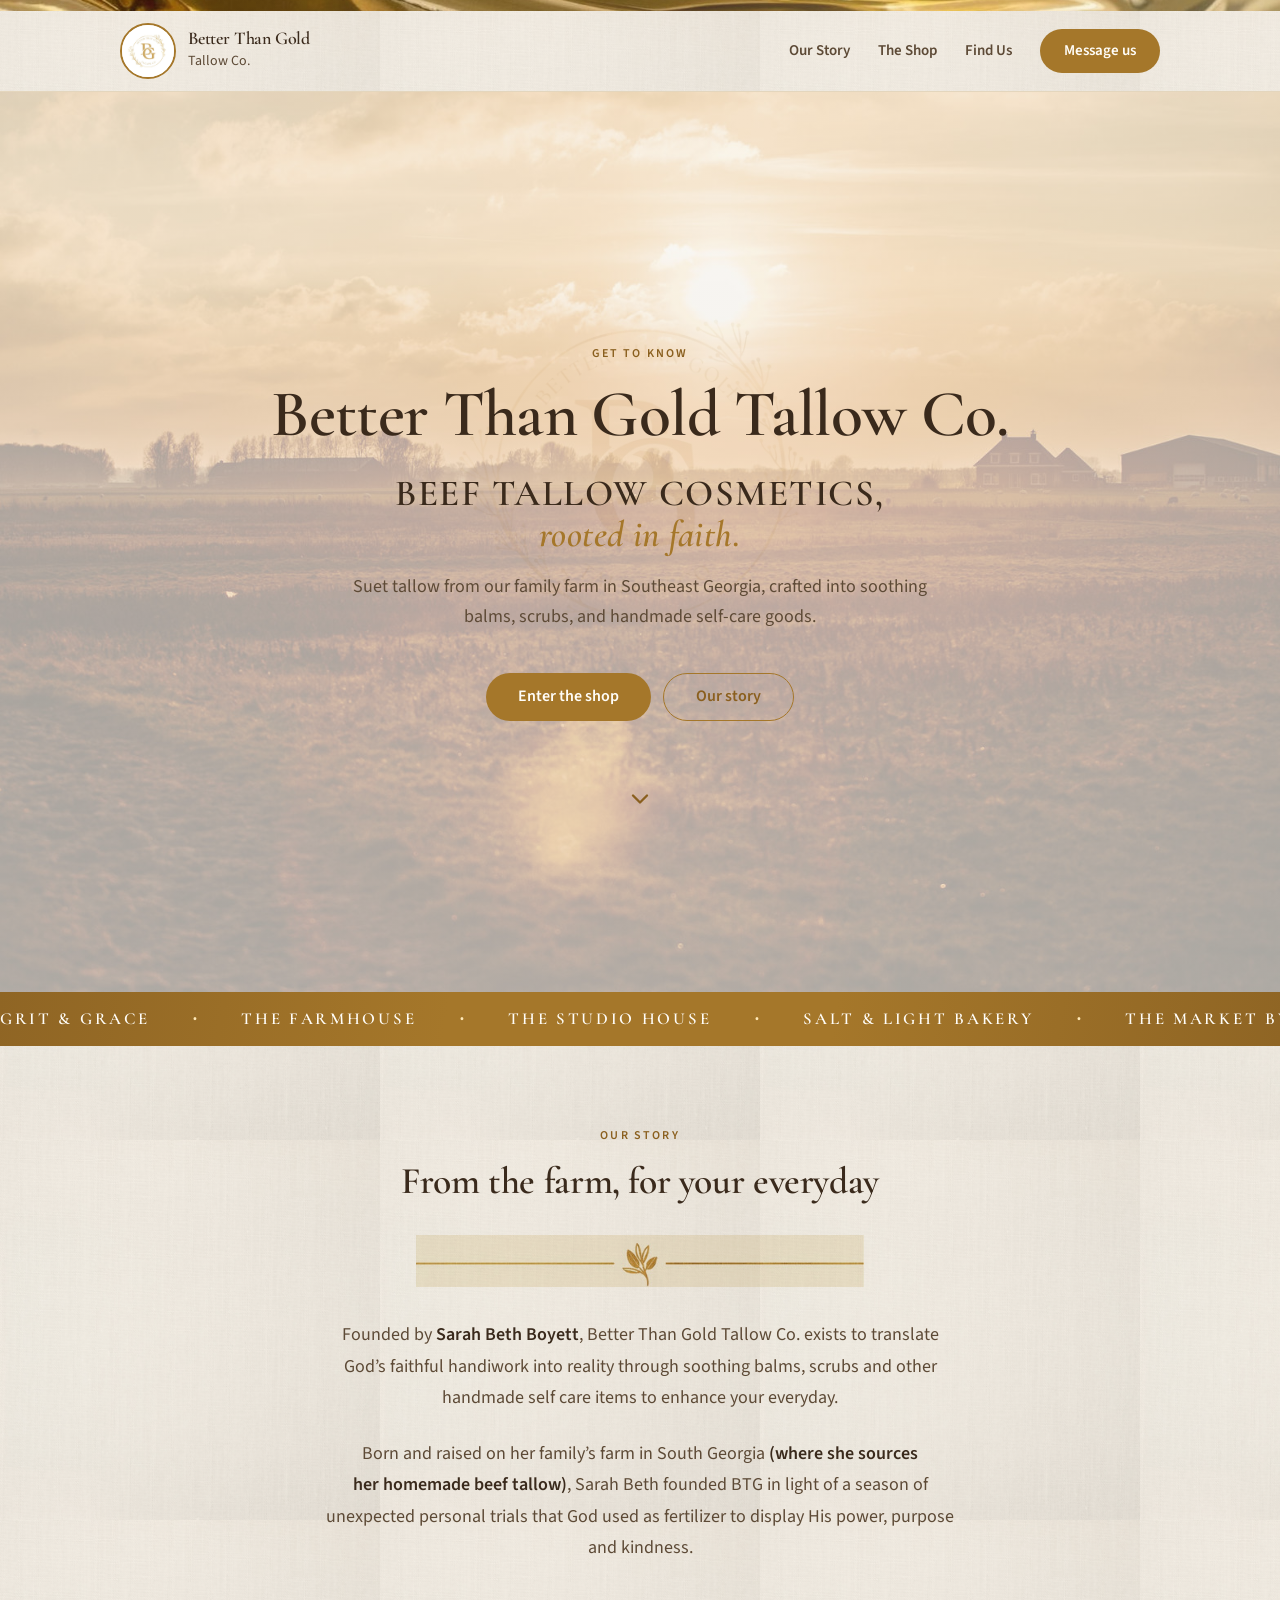
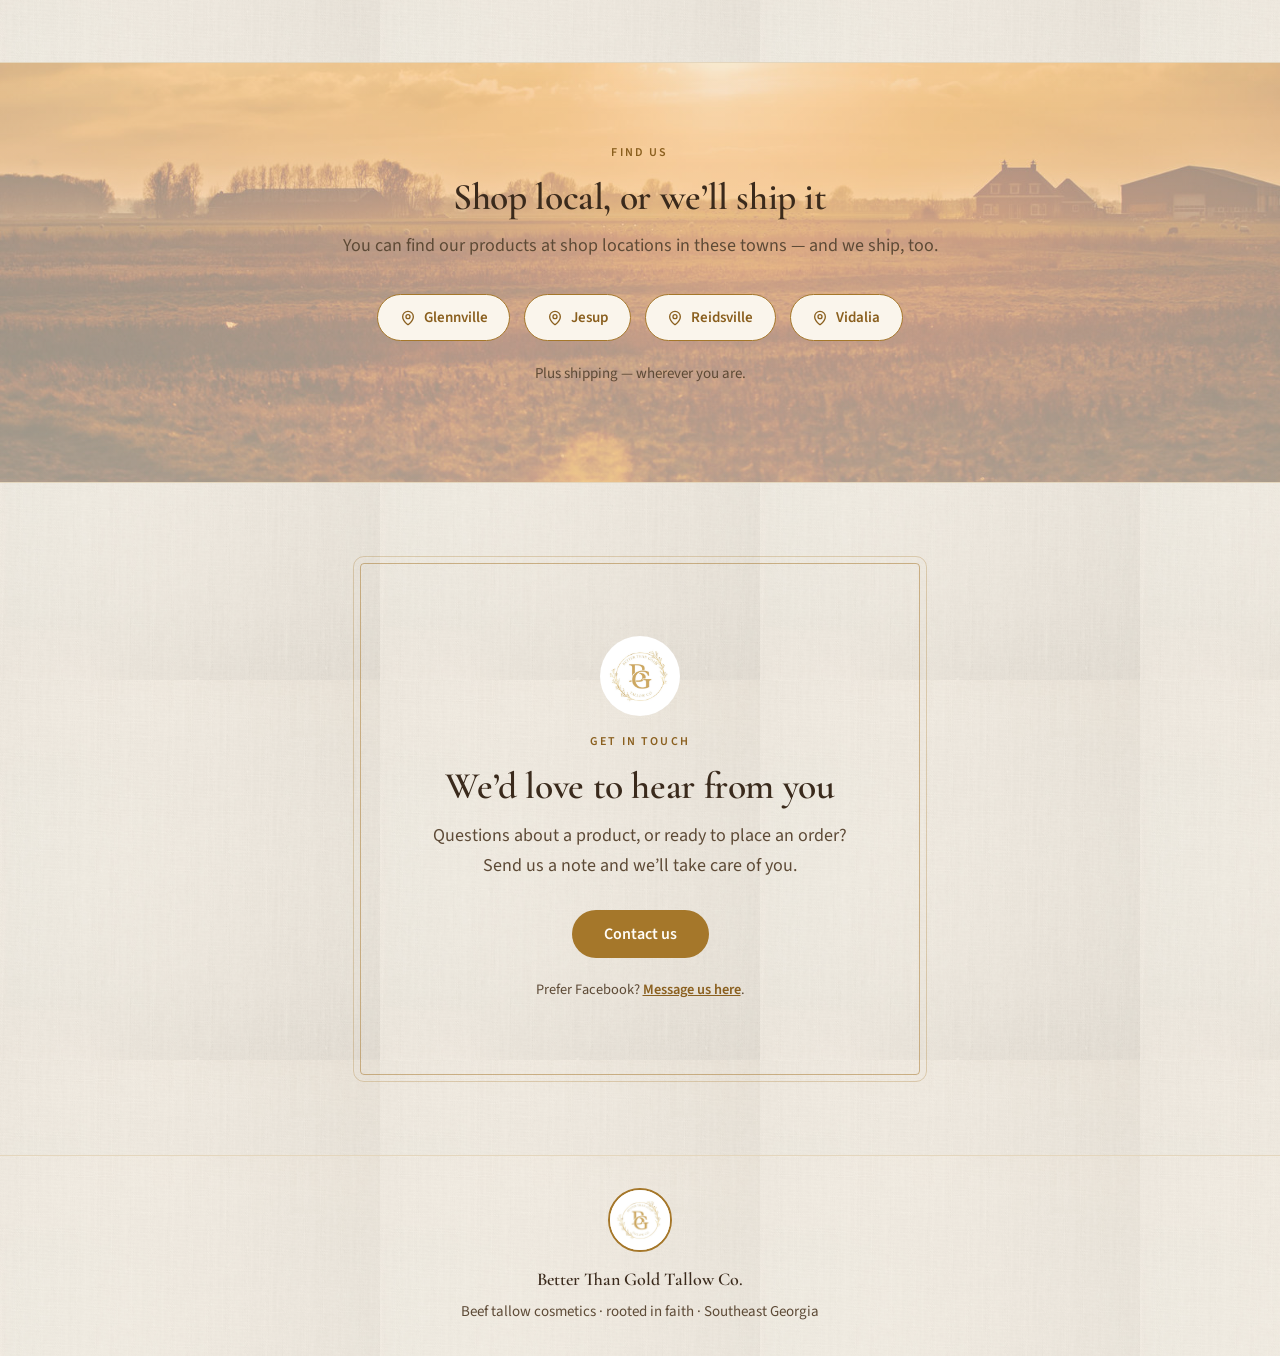
==== commit 952b29e6: "Contact card: transparent background, logo as the circle itself" ====
--- a/index.html
+++ b/index.html
@@ -112,7 +112,7 @@
 
       <section id="contact" class="section">
         <div class="letter-card">
-          <span class="brand-mark brand-mark-lg" aria-hidden="true"><img src="brand/logo.jpg" alt=""></span>
+          <img class="contact-logo" src="brand/logo.jpg" alt="">
           <p class="eyebrow">Get in touch</p>
           <h2>We&rsquo;d love to hear from you</h2>
           <p class="letter-copy">Questions about a product, or ready to place an order? Send us a note and we&rsquo;ll take care of you.</p>
--- a/styles.css
+++ b/styles.css
@@ -733,25 +733,34 @@
 }
 
 .letter-card {
-  background-color: var(--paper);
-  background-image: url("textures/card-frame.jpg");
-  background-repeat: no-repeat;
-  background-position: center;
-  background-size: 100% 100%;
+  background: transparent;
   max-width: 560px;
   margin: 0 auto;
-  padding: 3.5rem 1.75rem;
+  padding: 3rem 2.25rem;
   text-align: center;
+  border: 1px solid rgba(165, 119, 42, 0.5);
+  outline: 1px solid rgba(165, 119, 42, 0.28);
+  outline-offset: 6px;
+  border-radius: 4px;
 }
 
 @media (min-width: 768px) {
   .letter-card {
-    padding: 5rem 3.5rem;
-  }
-}
-
-.letter-card .brand-mark {
+    padding: 4.5rem 4rem;
+  }
+}
+
+.letter-card h2 {
+  text-wrap: balance;
+}
+
+.letter-card .contact-logo {
+  display: block;
+  width: 5rem;
+  height: 5rem;
   margin: 0 auto 1rem;
+  border-radius: 50%;
+  object-fit: cover;
 }
 
 .letter-copy {
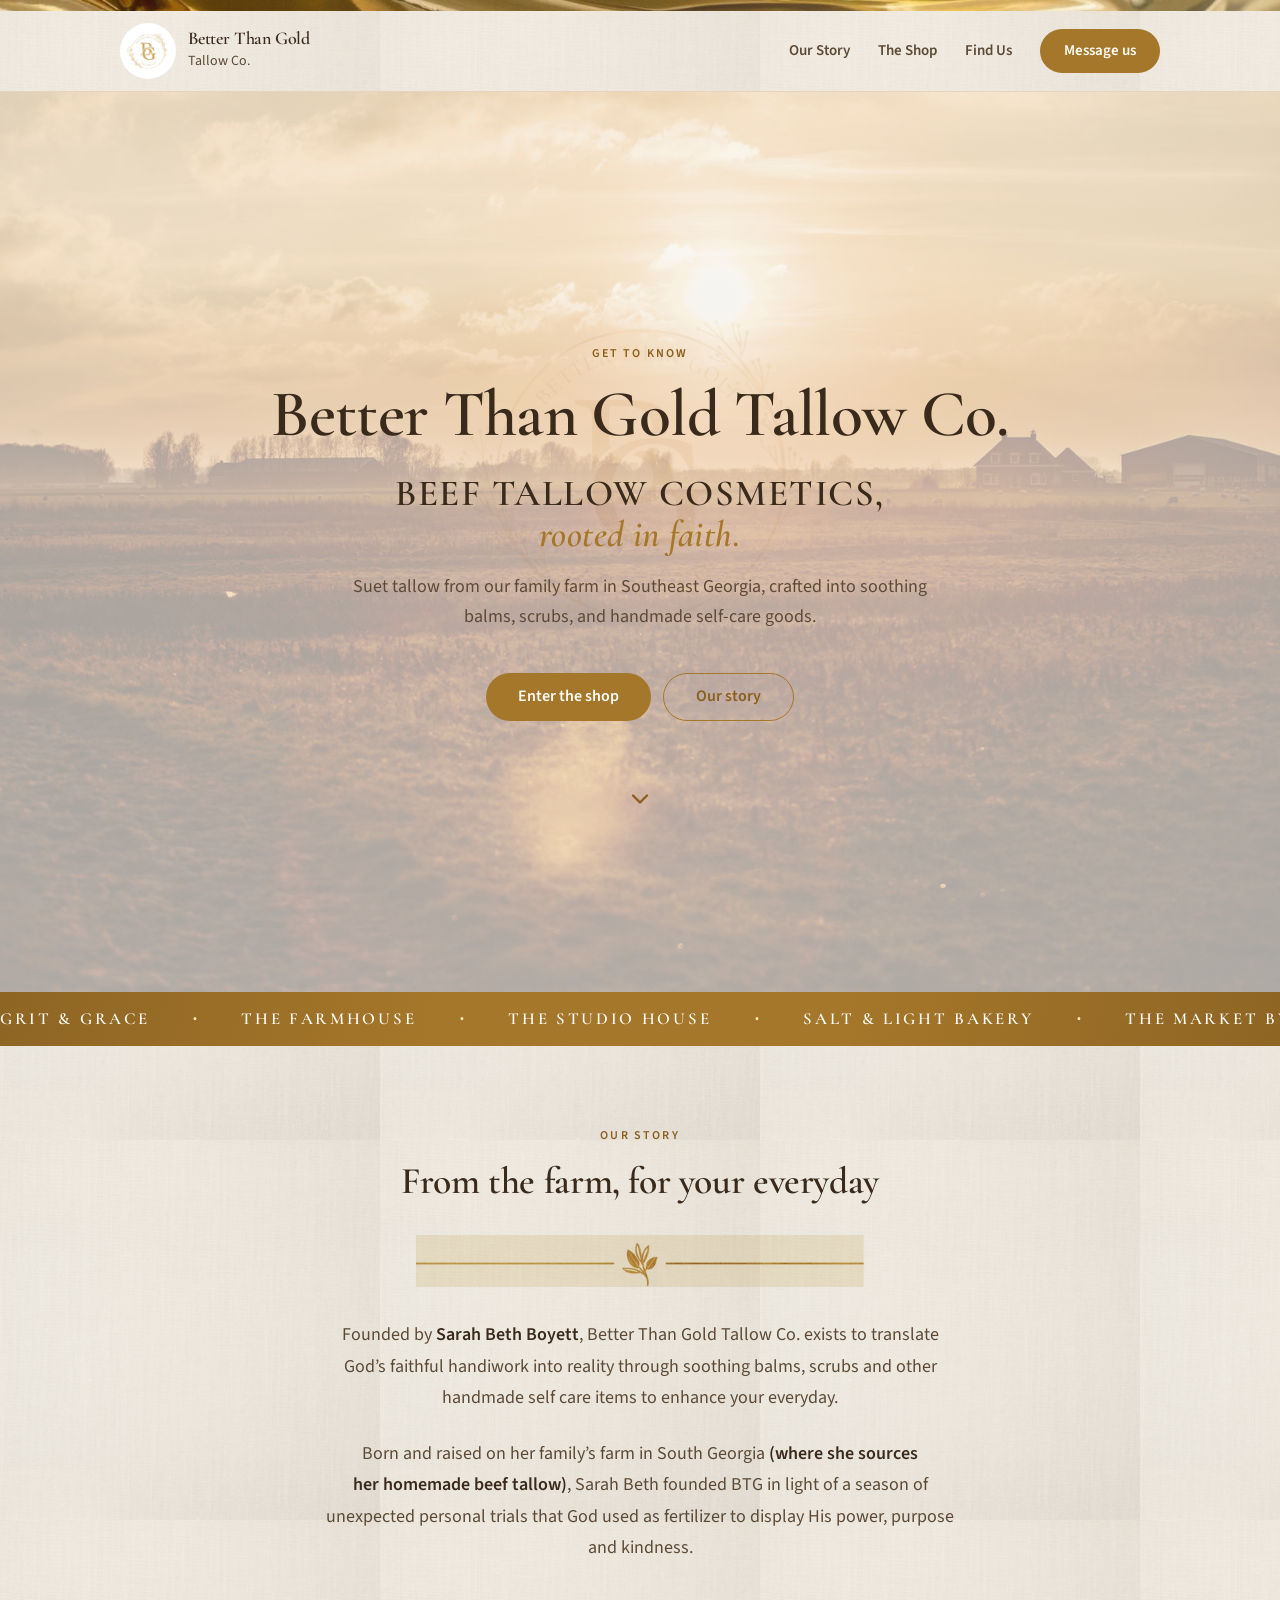
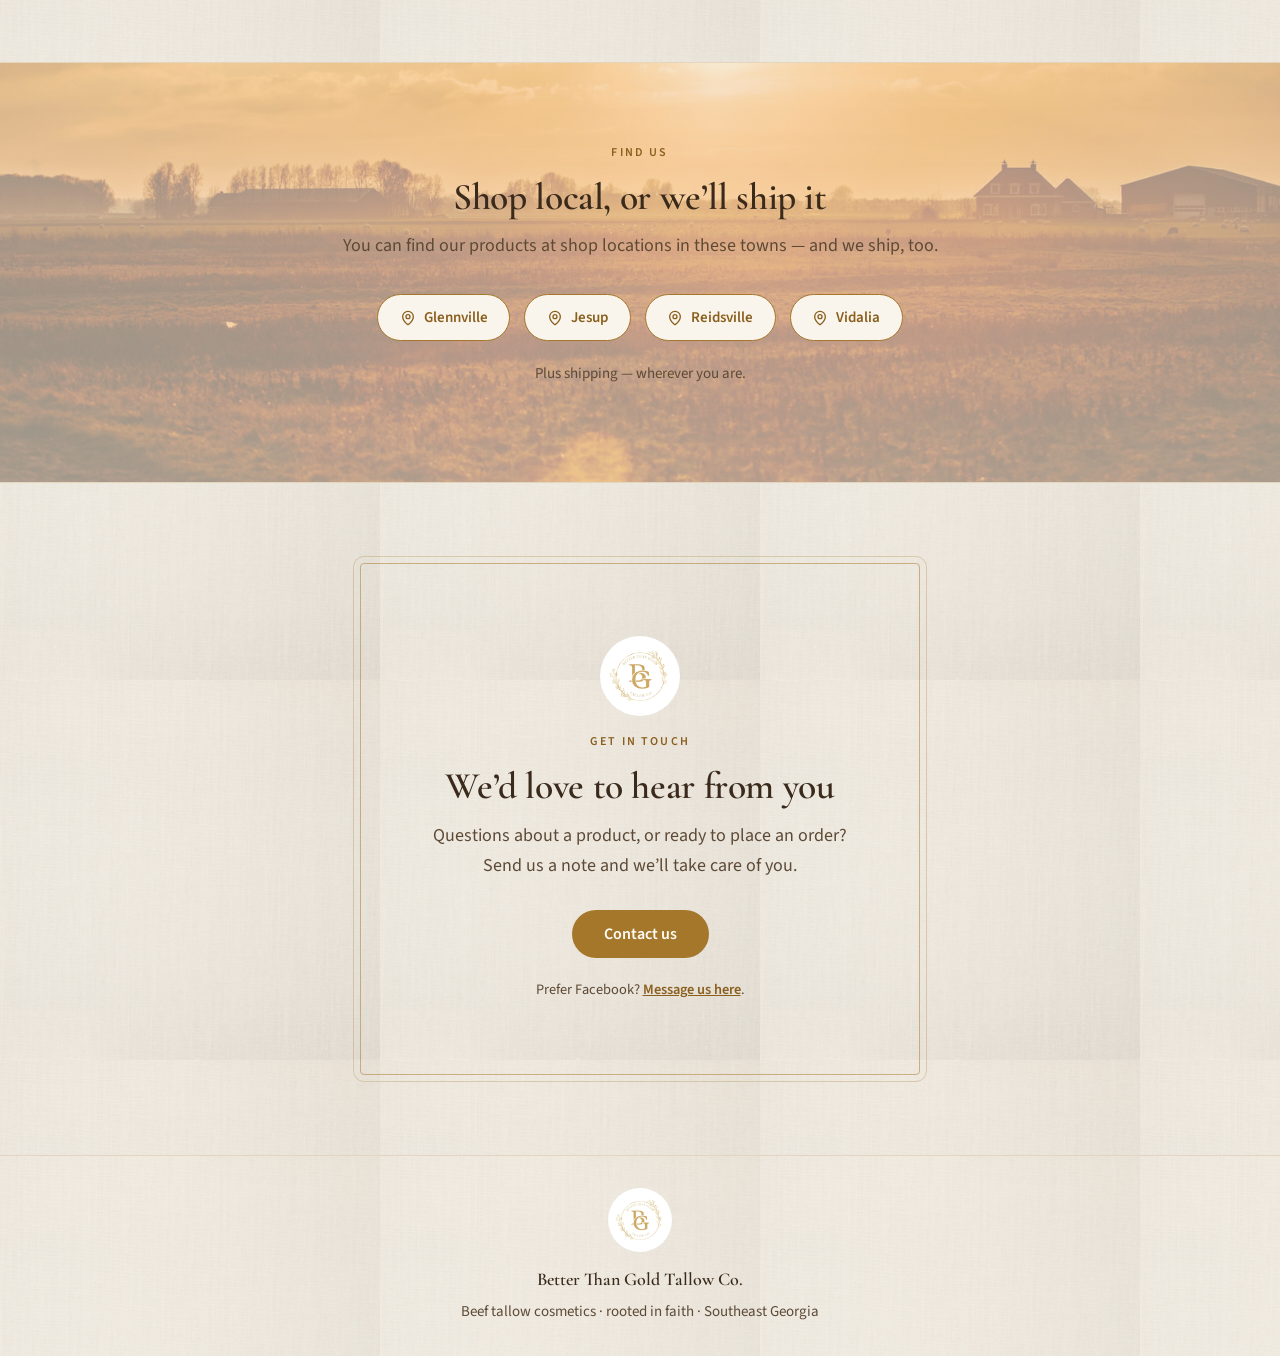
==== commit f52c3a6d: "Logo is the circle everywhere: drop the badge wrapper, circular logo image in headers, footers, cont" ====
--- a/index.html
+++ b/index.html
@@ -19,7 +19,7 @@
     <header class="site-header">
       <div class="header-inner">
         <a class="brand" href="./">
-          <span class="brand-mark brand-mark-sm" aria-hidden="true"><img src="brand/logo.jpg" alt=""></span>
+          <img class="logo-circle logo-circle-sm" src="brand/logo.jpg" alt="" aria-hidden="true">
           <span>
             <span class="brand-name">Better Than Gold</span>
             <span class="brand-sub">Tallow Co.</span>
@@ -112,7 +112,7 @@
 
       <section id="contact" class="section">
         <div class="letter-card">
-          <img class="contact-logo" src="brand/logo.jpg" alt="">
+          <img class="logo-circle logo-circle-lg" src="brand/logo.jpg" alt="">
           <p class="eyebrow">Get in touch</p>
           <h2>We&rsquo;d love to hear from you</h2>
           <p class="letter-copy">Questions about a product, or ready to place an order? Send us a note and we&rsquo;ll take care of you.</p>
@@ -142,7 +142,7 @@
     </main>
 
     <footer class="site-footer">
-      <span class="brand-mark brand-mark-md" aria-hidden="true"><img src="brand/logo.jpg" alt=""></span>
+      <img class="logo-circle logo-circle-md" src="brand/logo.jpg" alt="" aria-hidden="true">
       <p class="footer-name">Better Than Gold Tallow Co.</p>
       <p class="footer-sub">Beef tallow cosmetics · rooted in faith · Southeast Georgia</p>
     </footer>
--- a/styles.css
+++ b/styles.css
@@ -173,34 +173,23 @@
   color: var(--ink-soft);
 }
 
-.brand-mark {
-  display: inline-flex;
+.logo-circle {
+  display: block;
   flex-shrink: 0;
-  align-items: center;
-  justify-content: center;
-  border: 2px solid var(--gold);
-  border-radius: 999px;
-  background: var(--paper);
-  color: var(--gold-deep);
-  font-family: var(--font-display);
-  font-weight: 600;
-  letter-spacing: 0.04em;
-}
-
-.brand-mark-sm {
+  border-radius: 50%;
+  object-fit: cover;
+}
+.logo-circle-sm {
   width: 3.5rem;
   height: 3.5rem;
-  font-size: 1.125rem;
-}
-.brand-mark-md {
+}
+.logo-circle-md {
   width: 4rem;
   height: 4rem;
-  font-size: 1.25rem;
-}
-.brand-mark-lg {
+}
+.logo-circle-lg {
   width: 5rem;
   height: 5rem;
-  font-size: 1.5rem;
 }
 
 .desktop-nav {
@@ -754,13 +743,8 @@
   text-wrap: balance;
 }
 
-.letter-card .contact-logo {
-  display: block;
-  width: 5rem;
-  height: 5rem;
+.letter-card .logo-circle {
   margin: 0 auto 1rem;
-  border-radius: 50%;
-  object-fit: cover;
 }
 
 .letter-copy {
@@ -1022,7 +1006,7 @@
   text-align: center;
 }
 
-.site-footer .brand-mark {
+.site-footer .logo-circle {
   margin: 0 auto 0.75rem;
 }
 
@@ -1143,14 +1127,6 @@
   overflow: hidden;
 }
 
-.brand-mark img {
-  display: block;
-  width: 100%;
-  height: 100%;
-  border-radius: 50%;
-  object-fit: cover;
-}
-
 /* Contact form */
 .contact-form-wrap[hidden] {
   display: none;
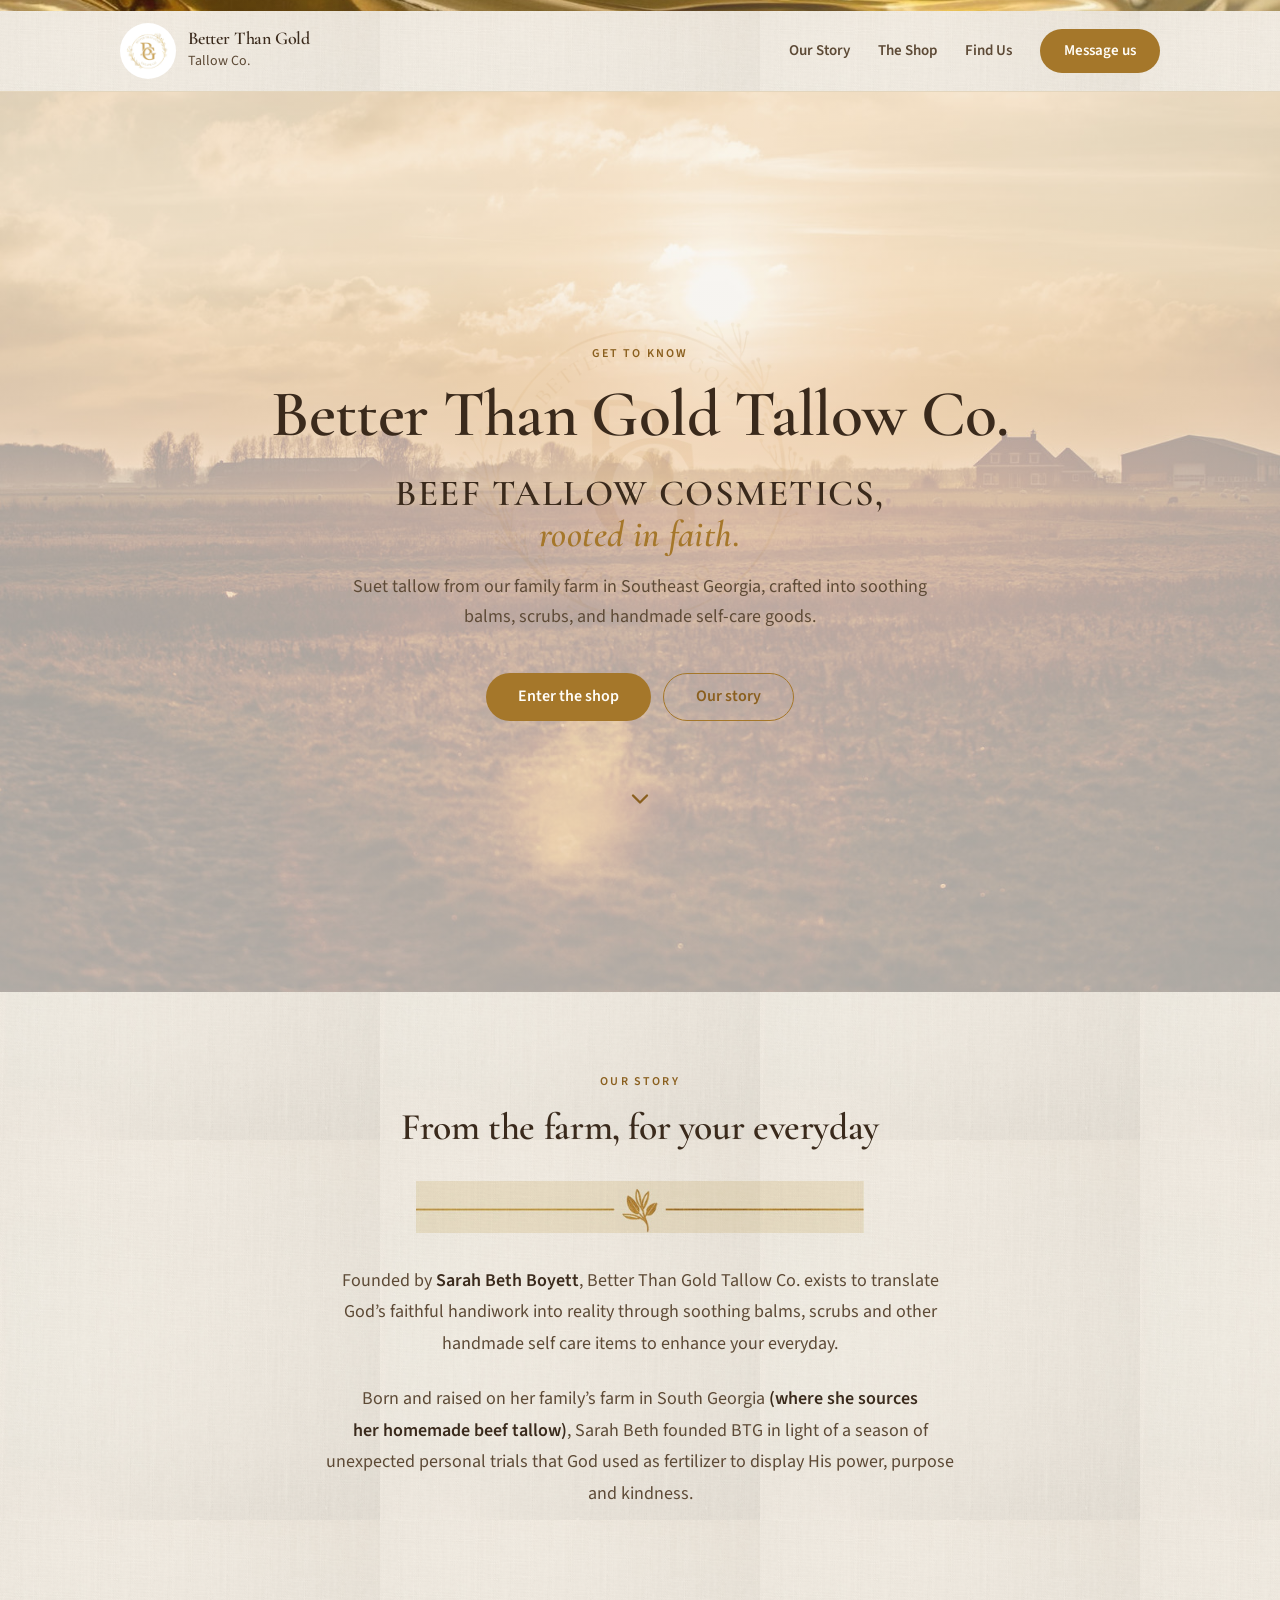
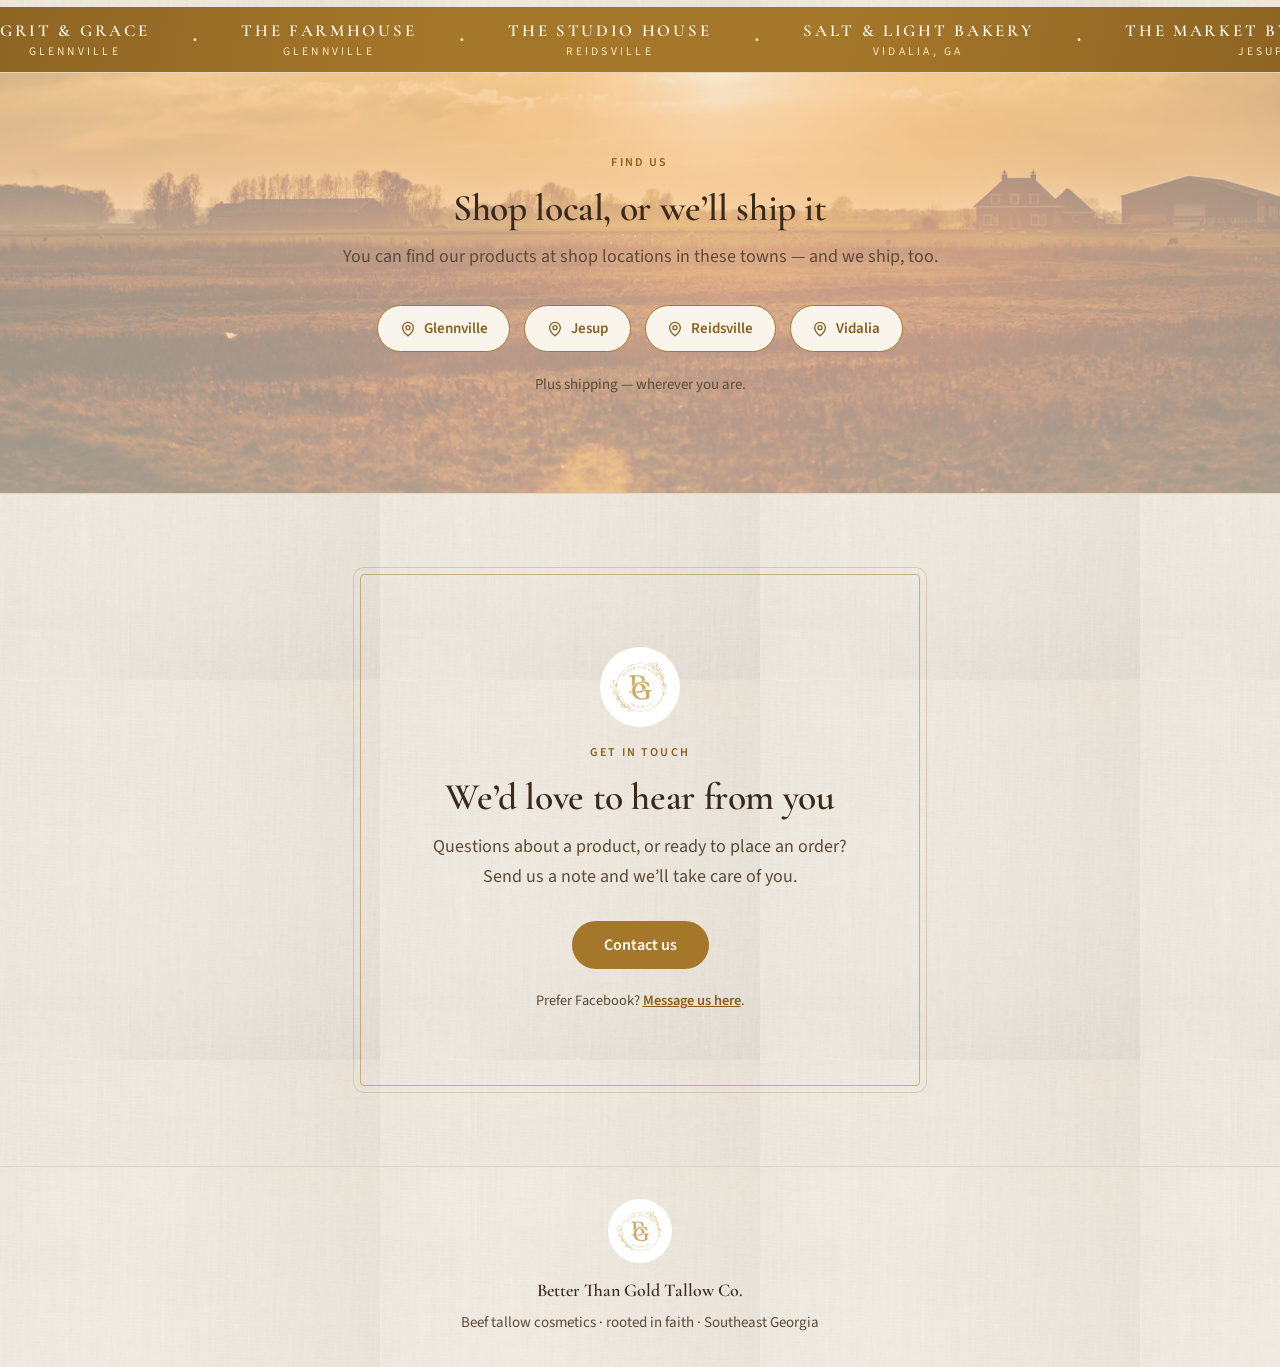
==== commit ba086a86: "Partner banner per Sarah Beth: moved above Find Us, town under each name in small print" ====
--- a/index.html
+++ b/index.html
@@ -60,10 +60,6 @@
       </section>
 
 
-      <div class="partner-marquee" aria-label="Businesses we partner with">
-        <div class="marquee-track" id="partnerTrack" aria-hidden="true"></div>
-      </div>
-
       <section id="story" class="section">
         <div class="narrow">
           <p class="eyebrow">Our story</p>
@@ -73,6 +69,10 @@
           <p class="story-copy">Born and raised on her family&rsquo;s farm in South Georgia <strong>(where she sources her homemade beef tallow)</strong>, Sarah Beth founded BTG in light of a season of unexpected personal trials that God used as fertilizer to display His power, purpose and kindness.</p>
         </div>
       </section>
+
+      <div class="partner-marquee" aria-label="Businesses we partner with">
+        <div class="marquee-track" id="partnerTrack" aria-hidden="true"></div>
+      </div>
 
       <section id="find-us" class="section find-us">
         <div class="narrow" style="max-width: 680px">
--- a/styles.css
+++ b/styles.css
@@ -1271,6 +1271,13 @@
   padding-right: 2.75rem;
   white-space: nowrap;
 }
+.mq-place {
+  display: inline-flex;
+  flex-direction: column;
+  align-items: center;
+  gap: 0.25rem;
+  line-height: 1.25;
+}
 .mq-name {
   font-family: var(--font-display);
   font-weight: 600;
@@ -1278,6 +1285,13 @@
   letter-spacing: 0.16em;
   text-transform: uppercase;
   color: #fffdf8;
+}
+.mq-town {
+  font-family: var(--font-body);
+  font-size: 0.72rem;
+  letter-spacing: 0.28em;
+  text-transform: uppercase;
+  color: #ffe9b8;
 }
 .mq-dot {
   color: #ffe9b8;
